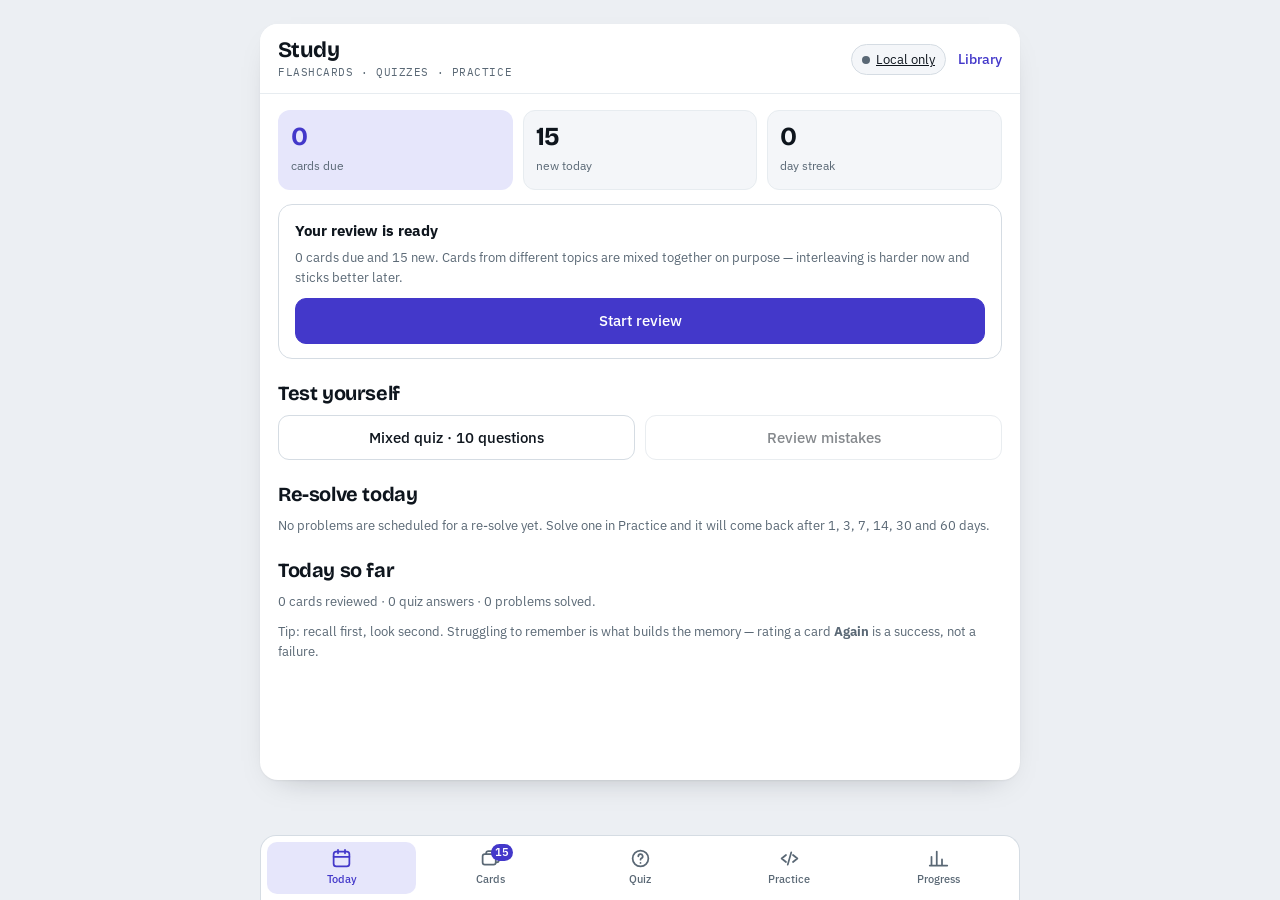
==== study/index.html @ b49efcf1 "Add Study mode: flashcards with spaced repetition, quizzes, in-browser Python/SQL practice, progress" ====
<!DOCTYPE html>
<html lang="en">
<head>
<meta charset="utf-8">
<meta name="viewport" content="width=device-width, initial-scale=1, viewport-fit=cover">
<meta name="theme-color" content="#ffffff" media="(prefers-color-scheme: light)">
<meta name="theme-color" content="#0b0f14" media="(prefers-color-scheme: dark)">
<title>Study · Interview Prep</title>
<link rel="icon" href="data:image/svg+xml,<svg xmlns='http://www.w3.org/2000/svg' viewBox='0 0 100 100'><rect width='100' height='100' rx='22' fill='%234338ca'/><path d='M50 22l10 20 22 3-16 15 4 22-20-11-20 11 4-22-16-15 22-3z' fill='white'/></svg>">
<link rel="preconnect" href="https://fonts.googleapis.com">
<link rel="preconnect" href="https://fonts.gstatic.com" crossorigin>
<link rel="stylesheet" href="https://fonts.googleapis.com/css2?family=Bricolage+Grotesque:opsz,wght@12..96,700&family=IBM+Plex+Mono:wght@400;500&family=IBM+Plex+Sans:wght@400;500;600&display=swap">
<link rel="stylesheet" href="style.css">
</head>
<body>
<div class="app" id="app">
  <header class="top" id="top"></header>
  <main id="main"></main>
</div>
<nav class="nav"><div class="nav-in" id="nav"></div></nav>
<script type="module" src="js/app.js"></script>
<noscript><p style="padding:24px">This page needs JavaScript.</p></noscript>
</body>
</html>
---- study/style.css ----
:root{
  --ground:#eceff3; --surface:#ffffff; --surface-2:#f4f6f9; --ink:#0e151d; --muted:#5a6875;
  --line:#d5dce3; --line-soft:#e7ecf0; --accent:#4338ca; --accent-ink:#ffffff; --accent-wash:#e6e6fb;
  --good:#15803d; --good-wash:#dcfce7; --bad:#b91c1c; --bad-wash:#fee2e2; --warn:#b45309; --warn-wash:#fef3c7;
  --shadow:0 1px 2px rgba(14,21,29,.05), 0 12px 32px -20px rgba(14,21,29,.35);
  --display:"Bricolage Grotesque","Trebuchet MS",system-ui,sans-serif;
  --body:"IBM Plex Sans",system-ui,-apple-system,"Segoe UI",Roboto,sans-serif;
  --mono:"IBM Plex Mono",ui-monospace,"Cascadia Mono",Consolas,monospace;
}
@media (prefers-color-scheme: dark){
  :root{
    --ground:#0b0f14; --surface:#141b23; --surface-2:#1b232c; --ink:#e4ebf2; --muted:#8b98a6;
    --line:#212b35; --line-soft:#1c242d; --accent:#8b9cff; --accent-ink:#0b0f14; --accent-wash:#23264d;
    --good:#4ade80; --good-wash:#12301f; --bad:#f87171; --bad-wash:#3a1717; --warn:#fbbf24; --warn-wash:#3a2c0d;
    --shadow:0 1px 2px rgba(0,0,0,.5), 0 12px 32px -20px rgba(0,0,0,.8);
  }
}
*{box-sizing:border-box}
html{-webkit-text-size-adjust:100%}
body{margin:0;background:var(--ground);color:var(--ink);font-family:var(--body);font-size:16px;line-height:1.55;-webkit-font-smoothing:antialiased}
button,input,select,textarea{font:inherit;color:inherit}
a{color:var(--accent)}
code{font-family:var(--mono);font-size:.88em;background:var(--surface-2);padding:1px 5px;border-radius:5px}
pre{margin:10px 0;padding:12px 14px;background:var(--surface-2);border:1px solid var(--line-soft);border-radius:10px;overflow:auto;font-family:var(--mono);font-size:13px;line-height:1.5;tab-size:4}
pre code{background:none;padding:0;font-size:inherit}
p{margin:0 0 10px} ul,ol{margin:0 0 10px;padding-left:22px}

.app{max-width:760px;margin:0 auto;min-height:100vh;background:var(--surface);box-shadow:var(--shadow);padding-bottom:calc(84px + env(safe-area-inset-bottom))}
@media (min-width:800px){body{padding:24px 20px}.app{min-height:auto;border-radius:18px;overflow:hidden}}

/* header */
.top{position:sticky;top:0;z-index:20;background:var(--surface);border-bottom:1px solid var(--line-soft);padding:calc(14px + env(safe-area-inset-top)) 18px 12px;display:flex;align-items:center;gap:12px}
.top .brand{flex:1;min-width:0}
.top h1{font-family:var(--display);font-weight:700;font-size:22px;letter-spacing:-.025em;line-height:1.15;margin:0}
.top .sub{margin:1px 0 0;font-family:var(--mono);font-size:11px;letter-spacing:.05em;color:var(--muted)}
.lib{font-size:13.5px;font-weight:500;text-decoration:none;color:var(--accent);white-space:nowrap}
.pill{display:inline-flex;align-items:center;gap:6px;font-size:12.5px;padding:5px 10px;border-radius:99px;border:1px solid var(--line);background:var(--surface-2);cursor:pointer;color:var(--ink);white-space:nowrap}
.pill .dot{width:8px;height:8px;border-radius:50%;background:var(--muted)}
.pill.on .dot{background:var(--good)} .pill.err .dot{background:var(--bad)}
.avatar{width:22px;height:22px;border-radius:50%;object-fit:cover}

/* bottom nav */
.nav{position:fixed;left:0;right:0;bottom:0;z-index:30;display:flex;justify-content:center;pointer-events:none}
.nav-in{pointer-events:auto;width:100%;max-width:760px;display:flex;background:var(--surface);border-top:1px solid var(--line);padding:6px 6px calc(6px + env(safe-area-inset-bottom))}
@media (min-width:800px){.nav-in{border-radius:16px 16px 0 0;border:1px solid var(--line);border-bottom:0}}
.nav a{flex:1;display:flex;flex-direction:column;align-items:center;gap:2px;padding:6px 2px;border-radius:10px;text-decoration:none;color:var(--muted);font-size:11px;font-weight:500;position:relative}
.nav a svg{width:21px;height:21px}
.nav a.on{color:var(--accent);background:var(--accent-wash)}
.nav .badge{position:absolute;top:2px;right:calc(50% - 22px);min-width:17px;height:17px;padding:0 4px;border-radius:9px;background:var(--accent);color:var(--accent-ink);font-size:10.5px;font-weight:600;display:grid;place-items:center}

/* content */
.view{padding:16px 18px 24px;animation:in .18s ease both}
@keyframes in{from{opacity:0;transform:translateY(6px)}to{opacity:1;transform:none}}
@media (prefers-reduced-motion: reduce){.view{animation:none}}
h2{font-family:var(--display);font-size:20px;letter-spacing:-.02em;margin:22px 0 10px;line-height:1.2}
h2:first-child{margin-top:4px}
h3{font-size:15px;margin:16px 0 6px}
.muted{color:var(--muted)} .small{font-size:13px} .mono{font-family:var(--mono)}
.card{background:var(--surface);border:1px solid var(--line);border-radius:14px;padding:14px 16px;margin-bottom:12px}
.card.soft{background:var(--surface-2);border-color:var(--line-soft)}
.grid{display:grid;gap:10px}
.g2{grid-template-columns:1fr 1fr} .g3{grid-template-columns:repeat(3,1fr)}
@media (max-width:420px){.g3{grid-template-columns:1fr 1fr 1fr;gap:8px}}
.tile{background:var(--surface-2);border:1px solid var(--line-soft);border-radius:12px;padding:12px}
.tile b{display:block;font-family:var(--display);font-size:26px;line-height:1.1;letter-spacing:-.02em}
.tile span{font-size:12px;color:var(--muted)}
.tile.hl{background:var(--accent-wash);border-color:transparent}
.tile.hl b{color:var(--accent)}

.btn{display:inline-flex;align-items:center;justify-content:center;gap:8px;padding:10px 16px;min-height:44px;border-radius:11px;border:1px solid var(--line);background:var(--surface);cursor:pointer;font-weight:500;font-size:15px;text-decoration:none;color:var(--ink)}
.btn:hover{background:var(--surface-2)}
.btn.primary{background:var(--accent);border-color:var(--accent);color:var(--accent-ink)}
.btn.primary:hover{filter:brightness(1.08)}
.btn.ghost{border-color:transparent;background:transparent;color:var(--accent)}
.btn.sm{min-height:34px;padding:5px 11px;font-size:13.5px;border-radius:9px}
.btn.block{width:100%}
.btn[disabled]{opacity:.5;cursor:default}
.row{display:flex;align-items:center;gap:10px;flex-wrap:wrap}
.row.between{justify-content:space-between}
.chips{display:flex;flex-wrap:wrap;gap:6px}
.chip{padding:5px 11px;border-radius:99px;border:1px solid var(--line);background:var(--surface);font-size:13px;cursor:pointer;user-select:none}
.chip.on{background:var(--accent);border-color:var(--accent);color:var(--accent-ink)}
.tag{display:inline-block;font-family:var(--mono);font-size:11px;padding:2px 7px;border-radius:6px;background:var(--surface-2);color:var(--muted);border:1px solid var(--line-soft)}
.tag.easy{color:var(--good)} .tag.medium{color:var(--warn)} .tag.hard{color:var(--bad)}
.tag.acc{background:var(--accent-wash);color:var(--accent);border-color:transparent}
.tag.ok{background:var(--good-wash);color:var(--good);border-color:transparent}
.tag.bad{background:var(--bad-wash);color:var(--bad);border-color:transparent}

/* list rows */
.list{list-style:none;margin:0;padding:0}
.li{display:flex;align-items:center;gap:12px;padding:12px 4px;border-bottom:1px solid var(--line-soft);text-decoration:none;color:inherit;cursor:pointer;min-height:56px}
.li:last-child{border-bottom:0}
.li:hover{background:var(--surface-2)}
.li .t{flex:1;min-width:0}
.li .t b{display:block;font-weight:600;font-size:15px;line-height:1.3}
.li .t small{display:block;color:var(--muted);font-size:12.5px}
.li .r{font-family:var(--mono);font-size:12px;color:var(--muted);text-align:right;white-space:nowrap}

/* progress bars */
.bar{height:8px;border-radius:5px;background:var(--surface-2);overflow:hidden;border:1px solid var(--line-soft)}
.bar i{display:block;height:100%;background:var(--accent)}
.bar.good i{background:var(--good)} .bar.bad i{background:var(--bad)}

/* flashcards */
.session-head{display:flex;align-items:center;gap:12px;margin-bottom:12px}
.session-head .bar{flex:1}
.fc{min-height:260px;display:flex;flex-direction:column;justify-content:center;gap:14px;padding:22px 20px;border:1px solid var(--line);border-radius:16px;background:var(--surface);box-shadow:var(--shadow)}
.fc .side{font-family:var(--mono);font-size:11px;letter-spacing:.08em;color:var(--muted);text-transform:uppercase}
.fc .q{font-size:19px;line-height:1.5;font-weight:500}
.fc .q p:last-child,.fc .a p:last-child{margin-bottom:0}
.fc .a{border-top:1px dashed var(--line);padding-top:14px}
.fc pre{font-size:12.5px}
.rate{display:grid;grid-template-columns:repeat(4,1fr);gap:8px;margin-top:14px}
.rate button{display:flex;flex-direction:column;align-items:center;gap:2px;padding:10px 4px;min-height:58px;border-radius:12px;border:1px solid var(--line);background:var(--surface);cursor:pointer;font-weight:600;font-size:14px}
.rate button small{font-weight:400;color:var(--muted);font-size:11.5px;font-family:var(--mono)}
.rate .again{border-color:var(--bad);color:var(--bad)} .rate .hard{border-color:var(--warn);color:var(--warn)}
.rate .good{border-color:var(--good);color:var(--good)} .rate .easy{border-color:var(--accent);color:var(--accent)}
.rate button:hover{background:var(--surface-2)}
.kbd{font-family:var(--mono);font-size:11px;padding:1px 5px;border:1px solid var(--line);border-radius:5px;color:var(--muted)}

/* quiz */
.opt{display:flex;gap:10px;align-items:flex-start;width:100%;text-align:left;padding:12px 14px;margin-bottom:8px;border:1px solid var(--line);border-radius:12px;background:var(--surface);cursor:pointer;line-height:1.45}
.opt:hover{background:var(--surface-2)}
.opt .k{flex:none;width:24px;height:24px;border-radius:7px;background:var(--surface-2);display:grid;place-items:center;font-family:var(--mono);font-size:12px;color:var(--muted)}
.opt.right{border-color:var(--good);background:var(--good-wash)} .opt.wrong{border-color:var(--bad);background:var(--bad-wash)}
.opt.locked{cursor:default} .opt.locked:hover{background:inherit}
.opt.right:hover{background:var(--good-wash)} .opt.wrong:hover{background:var(--bad-wash)}
.explain{border-left:4px solid var(--accent);background:var(--accent-wash);padding:10px 14px;border-radius:0 10px 10px 0;margin:10px 0}

/* practice */
.editor{width:100%;min-height:260px;padding:12px;border:1px solid var(--line);border-radius:12px;background:var(--surface-2);font-family:var(--mono);font-size:13.5px;line-height:1.5;resize:vertical;tab-size:4;white-space:pre;overflow:auto;outline:none}
.editor:focus{border-color:var(--accent)}
.result{margin-top:12px}
.tres{display:flex;gap:8px;align-items:flex-start;padding:8px 10px;border-radius:9px;margin-bottom:6px;font-size:13.5px;border:1px solid var(--line-soft)}
.tres.ok{background:var(--good-wash)} .tres.no{background:var(--bad-wash)}
.tres .m{font-family:var(--mono);font-size:12px;word-break:break-word}
table.rs{border-collapse:collapse;font-size:12.5px;font-family:var(--mono);margin:6px 0;min-width:100%}
table.rs th,table.rs td{border:1px solid var(--line);padding:4px 8px;text-align:left;white-space:nowrap}
table.rs th{background:var(--surface-2)}
.scroll{overflow:auto;max-width:100%}
.split{display:grid;gap:14px}
@media (min-width:900px){.wide .app{max-width:1100px}}
.note{width:100%;min-height:70px;padding:10px;border:1px solid var(--line);border-radius:10px;background:var(--surface)}

/* heat map */
.heat{display:grid;grid-template-rows:repeat(7,12px);grid-auto-flow:column;grid-auto-columns:12px;gap:3px;overflow:auto;padding-bottom:4px}
.heat i{width:12px;height:12px;border-radius:3px;background:var(--surface-2);border:1px solid var(--line-soft)}
.heat i.l1{background:color-mix(in srgb,var(--accent) 30%,var(--surface))} .heat i.l2{background:color-mix(in srgb,var(--accent) 55%,var(--surface))} .heat i.l3{background:var(--accent)}

.toast{position:fixed;left:50%;bottom:calc(92px + env(safe-area-inset-bottom));transform:translateX(-50%);background:var(--ink);color:var(--surface);padding:9px 16px;border-radius:99px;font-size:13.5px;z-index:50;max-width:90vw}
.empty{text-align:center;padding:40px 16px;color:var(--muted)}
.empty b{display:block;font-family:var(--display);font-size:19px;color:var(--ink);margin-bottom:6px}
.spinner{display:inline-block;width:14px;height:14px;border:2px solid var(--line);border-top-color:var(--accent);border-radius:50%;animation:sp .8s linear infinite;vertical-align:-2px;margin-right:6px}
@keyframes sp{to{transform:rotate(360deg)}}
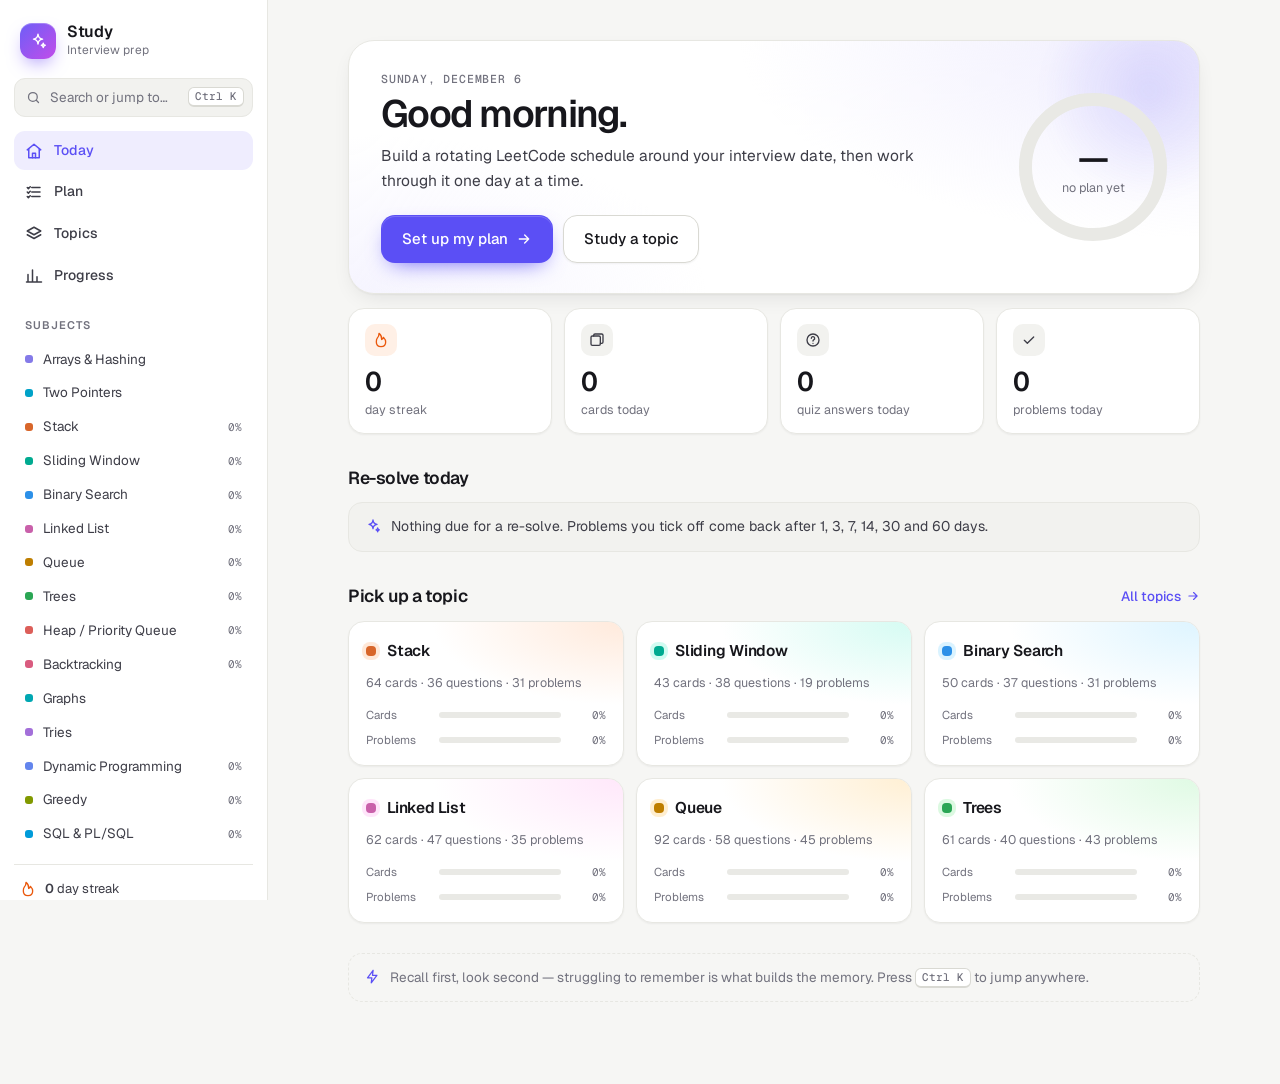
==== commit 8aa3046e: "Redesign the study app: new shell, motion and interactions Sidebar with subjects on desktop and a fl" ====
--- a/study/index.html
+++ b/study/index.html
@@ -3,22 +3,33 @@
 <head>
 <meta charset="utf-8">
 <meta name="viewport" content="width=device-width, initial-scale=1, viewport-fit=cover">
-<meta name="theme-color" content="#ffffff" media="(prefers-color-scheme: light)">
-<meta name="theme-color" content="#0b0f14" media="(prefers-color-scheme: dark)">
+<meta name="theme-color" content="#f6f6f4">
 <title>Study · Interview Prep</title>
-<link rel="icon" href="data:image/svg+xml,<svg xmlns='http://www.w3.org/2000/svg' viewBox='0 0 100 100'><rect width='100' height='100' rx='22' fill='%234338ca'/><path d='M50 22l10 20 22 3-16 15 4 22-20-11-20 11 4-22-16-15 22-3z' fill='white'/></svg>">
+<link rel="icon" href="data:image/svg+xml,<svg xmlns='http://www.w3.org/2000/svg' viewBox='0 0 100 100'><defs><linearGradient id='g' x1='0' y1='0' x2='1' y2='1'><stop offset='0' stop-color='%236d5ef7'/><stop offset='1' stop-color='%23d946ef'/></linearGradient></defs><rect width='100' height='100' rx='26' fill='url(%23g)'/><path d='M50 20c2 21 9 29 30 32-21 3-28 11-30 32-2-21-9-29-30-32 21-3 28-11 30-32Z' fill='white'/></svg>">
 <link rel="preconnect" href="https://fonts.googleapis.com">
 <link rel="preconnect" href="https://fonts.gstatic.com" crossorigin>
-<link rel="stylesheet" href="https://fonts.googleapis.com/css2?family=Bricolage+Grotesque:opsz,wght@12..96,700&family=IBM+Plex+Mono:wght@400;500&family=IBM+Plex+Sans:wght@400;500;600&display=swap">
-<link rel="stylesheet" href="style.css">
+<link rel="stylesheet" href="https://fonts.googleapis.com/css2?family=Geist:wght@400;500;600;700&family=Geist+Mono:wght@400;500&display=swap">
+<script>try{var t=localStorage.getItem("study-theme");if(t==="light"||t==="dark")document.documentElement.dataset.theme=t}catch(e){}</script>
+<link rel="stylesheet" href="style.css?v=7">
+<!-- bump v on every deploy so browsers never mix old and new modules -->
+<script type="importmap">{"imports":{
+  "./js/app.js":"./js/app.js?v=7","./js/merge.js":"./js/merge.js?v=7","./js/plan.js":"./js/plan.js?v=7","./js/srs.js":"./js/srs.js?v=7",
+  "./js/store.js":"./js/store.js?v=7","./js/sync.js":"./js/sync.js?v=7","./js/util.js":"./js/util.js?v=7","./js/ui.js":"./js/ui.js?v=7",
+  "./js/views/cards.js":"./js/views/cards.js?v=7","./js/views/plan.js":"./js/views/plan.js?v=7","./js/views/progress.js":"./js/views/progress.js?v=7",
+  "./js/views/quiz.js":"./js/views/quiz.js?v=7","./js/views/today.js":"./js/views/today.js?v=7","./js/views/topics.js":"./js/views/topics.js?v=7"
+}}</script>
 </head>
 <body>
-<div class="app" id="app">
-  <header class="top" id="top"></header>
-  <main id="main"></main>
+<div class="shell">
+  <aside class="side" id="side"></aside>
+  <div class="stage">
+    <header class="top" id="top"></header>
+    <main id="main"></main>
+  </div>
 </div>
-<nav class="nav"><div class="nav-in" id="nav"></div></nav>
-<script type="module" src="js/app.js"></script>
+<nav class="dock" id="nav" aria-label="Main"></nav>
+<div id="toasts" aria-live="polite"></div>
+<script type="module" src="js/app.js?v=7"></script>
 <noscript><p style="padding:24px">This page needs JavaScript.</p></noscript>
 </body>
 </html>
--- a/study/style.css
+++ b/study/style.css
@@ -1,154 +1,614 @@
+/* ==========================================================================
+   Study — design tokens
+   ========================================================================== */
 :root{
-  --ground:#eceff3; --surface:#ffffff; --surface-2:#f4f6f9; --ink:#0e151d; --muted:#5a6875;
-  --line:#d5dce3; --line-soft:#e7ecf0; --accent:#4338ca; --accent-ink:#ffffff; --accent-wash:#e6e6fb;
-  --good:#15803d; --good-wash:#dcfce7; --bad:#b91c1c; --bad-wash:#fee2e2; --warn:#b45309; --warn-wash:#fef3c7;
-  --shadow:0 1px 2px rgba(14,21,29,.05), 0 12px 32px -20px rgba(14,21,29,.35);
-  --display:"Bricolage Grotesque","Trebuchet MS",system-ui,sans-serif;
-  --body:"IBM Plex Sans",system-ui,-apple-system,"Segoe UI",Roboto,sans-serif;
-  --mono:"IBM Plex Mono",ui-monospace,"Cascadia Mono",Consolas,monospace;
+  --bg:#f6f6f4; --surface:#ffffff; --surface-2:#f2f2ef; --surface-3:#e9e9e5;
+  --ink:#17171c; --ink-2:#3d3d47; --muted:#72727e; --line:#e7e7e2; --line-2:#d9d9d3;
+  --accent:#5b4ff5; --accent-2:#6f64ff; --accent-ink:#ffffff; --accent-wash:#efedfe; --accent-line:#d8d4fd;
+  --good:#16a34a; --good-wash:#e8f7ee; --bad:#dc2626; --bad-wash:#fdeeee; --warn:#b45309; --warn-wash:#fdf3e3;
+  --hot:#ea580c; --hot-wash:#fff0e6;
+  --sh-1:0 1px 2px rgba(23,23,28,.05);
+  --sh-2:0 1px 2px rgba(23,23,28,.04),0 8px 24px -10px rgba(23,23,28,.14);
+  --sh-3:0 28px 70px -18px rgba(23,23,28,.32),0 6px 16px -6px rgba(23,23,28,.10);
+  --glass:rgba(255,255,255,.74);
+  --tl:.64; --tw:.955; --tc-c:.16;
+  --r:16px; --r-sm:11px; --r-lg:22px;
+  --ease:cubic-bezier(.2,.8,.2,1); --spring:cubic-bezier(.34,1.5,.64,1);
+  --font:"Geist",system-ui,-apple-system,"Segoe UI",Roboto,sans-serif;
+  --mono:"Geist Mono",ui-monospace,"Cascadia Mono",Consolas,monospace;
+  color-scheme:light;
 }
 @media (prefers-color-scheme: dark){
-  :root{
-    --ground:#0b0f14; --surface:#141b23; --surface-2:#1b232c; --ink:#e4ebf2; --muted:#8b98a6;
-    --line:#212b35; --line-soft:#1c242d; --accent:#8b9cff; --accent-ink:#0b0f14; --accent-wash:#23264d;
-    --good:#4ade80; --good-wash:#12301f; --bad:#f87171; --bad-wash:#3a1717; --warn:#fbbf24; --warn-wash:#3a2c0d;
-    --shadow:0 1px 2px rgba(0,0,0,.5), 0 12px 32px -20px rgba(0,0,0,.8);
+  :root:not([data-theme="light"]){
+    --bg:#0a0a0c; --surface:#131316; --surface-2:#1a1a1f; --surface-3:#24242a;
+    --ink:#ededf2; --ink-2:#c6c6d0; --muted:#8c8c99; --line:#232329; --line-2:#2f2f37;
+    --accent:#8d84ff; --accent-2:#a39cff; --accent-ink:#0d0b20; --accent-wash:#1f1c3b; --accent-line:#3a3572;
+    --good:#4ade80; --good-wash:#10281a; --bad:#f87171; --bad-wash:#2e1414; --warn:#fbbf24; --warn-wash:#2d230b;
+    --hot:#fb923c; --hot-wash:#2c1a0d;
+    --sh-1:0 1px 2px rgba(0,0,0,.4);
+    --sh-2:0 1px 2px rgba(0,0,0,.4),0 10px 28px -12px rgba(0,0,0,.7);
+    --sh-3:0 30px 80px -20px rgba(0,0,0,.85),0 6px 18px -6px rgba(0,0,0,.5);
+    --glass:rgba(19,19,22,.72);
+    --tl:.74; --tw:.27; --tc-c:.15;
+    color-scheme:dark;
   }
 }
-*{box-sizing:border-box}
+:root[data-theme="dark"]{
+  --bg:#0a0a0c; --surface:#131316; --surface-2:#1a1a1f; --surface-3:#24242a;
+  --ink:#ededf2; --ink-2:#c6c6d0; --muted:#8c8c99; --line:#232329; --line-2:#2f2f37;
+  --accent:#8d84ff; --accent-2:#a39cff; --accent-ink:#0d0b20; --accent-wash:#1f1c3b; --accent-line:#3a3572;
+  --good:#4ade80; --good-wash:#10281a; --bad:#f87171; --bad-wash:#2e1414; --warn:#fbbf24; --warn-wash:#2d230b;
+  --hot:#fb923c; --hot-wash:#2c1a0d;
+  --sh-1:0 1px 2px rgba(0,0,0,.4);
+  --sh-2:0 1px 2px rgba(0,0,0,.4),0 10px 28px -12px rgba(0,0,0,.7);
+  --sh-3:0 30px 80px -20px rgba(0,0,0,.85),0 6px 18px -6px rgba(0,0,0,.5);
+  --glass:rgba(19,19,22,.72);
+  --tl:.74; --tw:.27; --tc-c:.15;
+  color-scheme:dark;
+}
+/* topic colour, set per element with style="--h:<hue>" plus class .hued */
+.hued{--tc:oklch(var(--tl) var(--tc-c) var(--h,275));--tc-wash:oklch(var(--tw) .045 var(--h,275))}
+
+/* ==========================================================================
+   Base
+   ========================================================================== */
+*,*::before,*::after{box-sizing:border-box}
 html{-webkit-text-size-adjust:100%}
-body{margin:0;background:var(--ground);color:var(--ink);font-family:var(--body);font-size:16px;line-height:1.55;-webkit-font-smoothing:antialiased}
+body{margin:0;background:var(--bg);color:var(--ink);font:15px/1.55 var(--font);-webkit-font-smoothing:antialiased;text-rendering:optimizeLegibility}
+::selection{background:var(--accent-line)}
+a{color:var(--accent);text-decoration:none}
 button,input,select,textarea{font:inherit;color:inherit}
-a{color:var(--accent)}
-code{font-family:var(--mono);font-size:.88em;background:var(--surface-2);padding:1px 5px;border-radius:5px}
-pre{margin:10px 0;padding:12px 14px;background:var(--surface-2);border:1px solid var(--line-soft);border-radius:10px;overflow:auto;font-family:var(--mono);font-size:13px;line-height:1.5;tab-size:4}
-pre code{background:none;padding:0;font-size:inherit}
+button{-webkit-tap-highlight-color:transparent}
+a{-webkit-tap-highlight-color:transparent}
+code{font-family:var(--mono);font-size:.86em;background:var(--surface-2);border:1px solid var(--line);padding:.06em .38em;border-radius:6px}
+pre{margin:12px 0;padding:14px 16px;background:var(--surface-2);border:1px solid var(--line);border-radius:12px;overflow:auto;font:12.5px/1.65 var(--mono);tab-size:4}
+pre code{background:none;border:0;padding:0;font-size:inherit}
 p{margin:0 0 10px} ul,ol{margin:0 0 10px;padding-left:22px}
-
-.app{max-width:760px;margin:0 auto;min-height:100vh;background:var(--surface);box-shadow:var(--shadow);padding-bottom:calc(84px + env(safe-area-inset-bottom))}
-@media (min-width:800px){body{padding:24px 20px}.app{min-height:auto;border-radius:18px;overflow:hidden}}
-
-/* header */
-.top{position:sticky;top:0;z-index:20;background:var(--surface);border-bottom:1px solid var(--line-soft);padding:calc(14px + env(safe-area-inset-top)) 18px 12px;display:flex;align-items:center;gap:12px}
-.top .brand{flex:1;min-width:0}
-.top h1{font-family:var(--display);font-weight:700;font-size:22px;letter-spacing:-.025em;line-height:1.15;margin:0}
-.top .sub{margin:1px 0 0;font-family:var(--mono);font-size:11px;letter-spacing:.05em;color:var(--muted)}
-.lib{font-size:13.5px;font-weight:500;text-decoration:none;color:var(--accent);white-space:nowrap}
-.pill{display:inline-flex;align-items:center;gap:6px;font-size:12.5px;padding:5px 10px;border-radius:99px;border:1px solid var(--line);background:var(--surface-2);cursor:pointer;color:var(--ink);white-space:nowrap}
-.pill .dot{width:8px;height:8px;border-radius:50%;background:var(--muted)}
-.pill.on .dot{background:var(--good)} .pill.err .dot{background:var(--bad)}
-.avatar{width:22px;height:22px;border-radius:50%;object-fit:cover}
-
-/* bottom nav */
-.nav{position:fixed;left:0;right:0;bottom:0;z-index:30;display:flex;justify-content:center;pointer-events:none}
-.nav-in{pointer-events:auto;width:100%;max-width:760px;display:flex;background:var(--surface);border-top:1px solid var(--line);padding:6px 6px calc(6px + env(safe-area-inset-bottom))}
-@media (min-width:800px){.nav-in{border-radius:16px 16px 0 0;border:1px solid var(--line);border-bottom:0}}
-.nav a{flex:1;display:flex;flex-direction:column;align-items:center;gap:2px;padding:6px 2px;border-radius:10px;text-decoration:none;color:var(--muted);font-size:11px;font-weight:500;position:relative}
-.nav a svg{width:21px;height:21px}
-.nav a.on{color:var(--accent);background:var(--accent-wash)}
-.nav .badge{position:absolute;top:2px;right:calc(50% - 22px);min-width:17px;height:17px;padding:0 4px;border-radius:9px;background:var(--accent);color:var(--accent-ink);font-size:10.5px;font-weight:600;display:grid;place-items:center}
-
-/* content */
-.view{padding:16px 18px 24px;animation:in .18s ease both}
-@keyframes in{from{opacity:0;transform:translateY(6px)}to{opacity:1;transform:none}}
-@media (prefers-reduced-motion: reduce){.view{animation:none}}
-h2{font-family:var(--display);font-size:20px;letter-spacing:-.02em;margin:22px 0 10px;line-height:1.2}
-h2:first-child{margin-top:4px}
-h3{font-size:15px;margin:16px 0 6px}
-.muted{color:var(--muted)} .small{font-size:13px} .mono{font-family:var(--mono)}
-.card{background:var(--surface);border:1px solid var(--line);border-radius:14px;padding:14px 16px;margin-bottom:12px}
-.card.soft{background:var(--surface-2);border-color:var(--line-soft)}
-.grid{display:grid;gap:10px}
-.g2{grid-template-columns:1fr 1fr} .g3{grid-template-columns:repeat(3,1fr)}
-@media (max-width:420px){.g3{grid-template-columns:1fr 1fr 1fr;gap:8px}}
-.tile{background:var(--surface-2);border:1px solid var(--line-soft);border-radius:12px;padding:12px}
-.tile b{display:block;font-family:var(--display);font-size:26px;line-height:1.1;letter-spacing:-.02em}
-.tile span{font-size:12px;color:var(--muted)}
-.tile.hl{background:var(--accent-wash);border-color:transparent}
-.tile.hl b{color:var(--accent)}
-
-.btn{display:inline-flex;align-items:center;justify-content:center;gap:8px;padding:10px 16px;min-height:44px;border-radius:11px;border:1px solid var(--line);background:var(--surface);cursor:pointer;font-weight:500;font-size:15px;text-decoration:none;color:var(--ink)}
-.btn:hover{background:var(--surface-2)}
-.btn.primary{background:var(--accent);border-color:var(--accent);color:var(--accent-ink)}
-.btn.primary:hover{filter:brightness(1.08)}
-.btn.ghost{border-color:transparent;background:transparent;color:var(--accent)}
-.btn.sm{min-height:34px;padding:5px 11px;font-size:13.5px;border-radius:9px}
+h1,h2,h3{margin:0;font-weight:600;letter-spacing:-.022em;line-height:1.15}
+b,strong{font-weight:600}
+:focus-visible{outline:2px solid var(--accent);outline-offset:2px}
+.ic{flex:none;display:block}
+.muted{color:var(--muted)} .small{font-size:13px} .mono{font-family:var(--mono)} .ink{color:var(--ink)}
+kbd{display:inline-block;font:500 11px/1.4 var(--mono);padding:1px 6px;border-radius:6px;border:1px solid var(--line-2);border-bottom-width:2px;background:var(--surface);color:var(--muted);vertical-align:1px}
+
+/* ==========================================================================
+   Shell: sidebar (desktop), glass top bar + floating dock (mobile)
+   ========================================================================== */
+.shell{display:grid;grid-template-columns:1fr;min-height:100vh;min-height:100dvh}
+.stage{min-width:0}
+.side{display:none}
+.top{position:sticky;top:0;z-index:30;display:flex;align-items:center;justify-content:space-between;gap:10px;padding:calc(10px + env(safe-area-inset-top)) 14px 10px 16px;background:var(--glass);-webkit-backdrop-filter:saturate(1.8) blur(18px);backdrop-filter:saturate(1.8) blur(18px);border-bottom:1px solid var(--line)}
+#main{view-transition-name:main;max-width:940px;margin:0 auto;padding:20px 16px calc(116px + env(safe-area-inset-bottom))}
+
+.brand{display:flex;align-items:center;gap:11px;color:var(--ink);padding:4px 6px;border-radius:12px}
+.brand .logo{width:36px;height:36px;border-radius:12px;display:grid;place-items:center;color:#fff;background:linear-gradient(135deg,#6d5ef7,#c24dea);box-shadow:0 8px 20px -8px #7c5cf7,inset 0 1px 0 rgba(255,255,255,.25);transition:transform .4s var(--spring)}
+.brand:hover .logo{transform:rotate(-8deg) scale(1.06)}
+.brand b{display:block;font-size:16px;letter-spacing:-.02em;line-height:1.2}
+.brand small{display:block;color:var(--muted);font-size:12px}
+.brand.sm{gap:9px}
+.brand.sm .logo{width:30px;height:30px;border-radius:10px}
+
+.iconbtn{display:grid;place-items:center;width:36px;height:36px;border-radius:11px;border:0;background:transparent;color:var(--ink-2);cursor:pointer;transition:background .15s,color .15s,transform .2s var(--spring)}
+.iconbtn:hover{background:var(--surface-2);color:var(--ink)}
+.iconbtn:active{transform:scale(.9)}
+
+.sync{display:inline-flex;align-items:center;gap:7px;font-size:12.5px;font-weight:500;color:var(--muted);padding:5px 10px;border-radius:99px;border:1px solid var(--line);background:var(--surface);transition:border-color .2s}
+.sync:hover{border-color:var(--line-2)}
+.sync.compact{padding:0;width:30px;height:30px;justify-content:center;border:0;background:transparent}
+.sync .dot{width:7px;height:7px;border-radius:50%;background:var(--muted)}
+.sync.on .dot{background:var(--good);box-shadow:0 0 0 3px var(--good-wash)}
+.sync.err .dot{background:var(--bad);box-shadow:0 0 0 3px var(--bad-wash)}
+
+/* dock */
+.dock{position:fixed;left:50%;bottom:calc(12px + env(safe-area-inset-bottom));transform:translateX(-50%);z-index:40;display:flex;gap:4px;padding:6px;border-radius:24px;background:var(--glass);-webkit-backdrop-filter:saturate(1.8) blur(20px);backdrop-filter:saturate(1.8) blur(20px);border:1px solid var(--line);box-shadow:var(--sh-3);width:min(430px,calc(100% - 24px))}
+.dock a{position:relative;isolation:isolate;flex:1;display:flex;flex-direction:column;align-items:center;gap:3px;padding:8px 4px 7px;border-radius:18px;color:var(--muted);font-size:11px;font-weight:500;transition:color .25s,transform .2s var(--spring)}
+.dock a:active{transform:scale(.92)}
+.dock a.on{color:var(--accent)}
+.dock-ind{position:absolute;inset:0;border-radius:18px;background:var(--accent-wash);z-index:-1;view-transition-name:dock-ind}
+.dock em{position:absolute;top:3px;left:calc(50% + 6px);min-width:17px;height:17px;padding:0 5px;border-radius:9px;background:var(--accent);color:var(--accent-ink);font:600 10px/17px var(--mono);font-style:normal;text-align:center}
+
+@media (min-width:960px){
+  .shell{grid-template-columns:268px minmax(0,1fr)}
+  .side{display:flex;flex-direction:column;gap:14px;position:sticky;top:0;height:100vh;height:100dvh;padding:18px 14px 16px;border-right:1px solid var(--line);background:var(--surface);overflow-y:auto;scrollbar-width:none}
+  .side:hover{scrollbar-width:thin}
+  .top,.dock{display:none}
+  #main{padding:40px 44px 72px}
+  #toasts{left:auto!important;right:24px;transform:none!important;bottom:24px!important;align-items:flex-end!important}
+}
+
+.search{display:flex;align-items:center;gap:9px;width:100%;padding:8px 8px 8px 11px;border-radius:11px;border:1px solid var(--line);background:var(--surface-2);color:var(--muted);cursor:pointer;font-size:13.5px;text-align:left;transition:border-color .2s,color .2s,box-shadow .2s}
+.search:hover{border-color:var(--line-2);color:var(--ink-2);box-shadow:var(--sh-1)}
+.search kbd{margin-left:auto}
+.snav{display:flex;flex-direction:column;gap:2px}
+.snav a{position:relative;isolation:isolate;display:flex;align-items:center;gap:11px;padding:9px 11px;border-radius:11px;color:var(--ink-2);font-weight:500;font-size:14px;transition:background .15s,color .2s}
+.snav a:hover{background:var(--surface-2)}
+.snav a.on{color:var(--accent)}
+.snav a.on:hover{background:transparent}
+.snav-ind{position:absolute;inset:0;border-radius:11px;background:var(--accent-wash);z-index:-1;view-transition-name:snav-ind}
+.snav em{margin-left:auto;font:600 11px/1.6 var(--mono);font-style:normal;background:var(--accent);color:var(--accent-ink);border-radius:99px;padding:0 7px}
+.side-h{font-size:11px;font-weight:600;letter-spacing:.09em;text-transform:uppercase;color:var(--muted);padding:0 11px;margin:8px 0 -6px}
+.subs{display:flex;flex-direction:column;gap:1px}
+.sub{display:flex;align-items:center;gap:10px;padding:6px 11px;border-radius:10px;color:var(--ink-2);font-size:13.5px;transition:background .15s,color .15s}
+.sub:hover{background:var(--surface-2);color:var(--ink)}
+.sub.on{background:var(--tc-wash);color:var(--ink);font-weight:500}
+.sub i{width:8px;height:8px;border-radius:3px;background:var(--tc);flex:none;transition:transform .3s var(--spring)}
+.sub:hover i{transform:scale(1.35)}
+.sub span{flex:1;min-width:0;overflow:hidden;text-overflow:ellipsis;white-space:nowrap}
+.sub small{font:11px var(--mono);color:var(--muted)}
+.side-foot{margin-top:auto;display:flex;flex-direction:column;gap:12px;padding-top:14px;border-top:1px solid var(--line)}
+.streak{display:flex;align-items:center;gap:9px;font-size:13px;color:var(--ink-2);padding:0 6px}
+.streak .ic{color:var(--hot)}
+
+/* ==========================================================================
+   Motion: page transitions + entrance choreography
+   ========================================================================== */
+::view-transition-old(main){animation:vt-out .16s ease both}
+::view-transition-new(main){animation:vt-in .34s var(--ease) both}
+::view-transition-group(snav-ind),::view-transition-group(dock-ind),::view-transition-group(seg-ind){animation-duration:.42s;animation-timing-function:cubic-bezier(.3,1.25,.5,1)}
+html.vt-theme #main,html.vt-theme .snav-ind,html.vt-theme .dock-ind,html.vt-theme .seg-ind{view-transition-name:none}
+html.vt-theme::view-transition-old(root){animation:none}
+html.vt-theme::view-transition-new(root){animation:theme-in .5s var(--ease) both}
+@keyframes vt-out{to{opacity:0;transform:translateY(-6px)}}
+@keyframes vt-in{from{opacity:0;transform:translateY(12px)}}
+@keyframes theme-in{from{clip-path:circle(0 at 100% 0)}to{clip-path:circle(150% at 100% 0)}}
+@keyframes rise{from{opacity:0;transform:translateY(10px)}}
+@keyframes fade{from{opacity:0}}
+@keyframes pop{0%{transform:scale(1)}40%{transform:scale(1.025)}100%{transform:scale(1)}}
+@keyframes shake{0%,100%{transform:translateX(0)}20%{transform:translateX(-7px)}40%{transform:translateX(6px)}60%{transform:translateX(-4px)}80%{transform:translateX(2px)}}
+@keyframes grow{from{transform:scaleX(0)}}
+@keyframes ringin{from{stroke-dashoffset:var(--c)}}
+
+.view[data-enter] .rise{animation:rise .55s var(--ease) both}
+.view[data-enter] .rise.d1{animation-delay:.07s}
+.view[data-enter] .stagger>*{animation:rise .5s var(--ease) both}
+.stagger>:nth-child(2){animation-delay:.04s}.stagger>:nth-child(3){animation-delay:.08s}.stagger>:nth-child(4){animation-delay:.12s}
+.stagger>:nth-child(5){animation-delay:.16s}.stagger>:nth-child(6){animation-delay:.2s}.stagger>:nth-child(7){animation-delay:.24s}
+.stagger>:nth-child(8){animation-delay:.28s}.stagger>:nth-child(9){animation-delay:.32s}.stagger>:nth-child(n+10){animation-delay:.36s}
+.view[data-enter] .bar i{animation:grow 1s var(--ease) both;transform-origin:left}
+.view[data-enter] .ring .val{animation:ringin 1.2s var(--ease) both}
+
+/* ==========================================================================
+   Page furniture
+   ========================================================================== */
+.page-h{display:flex;align-items:flex-end;justify-content:space-between;gap:16px;flex-wrap:wrap;margin:2px 0 24px}
+.page-h h1{font-size:32px;letter-spacing:-.04em}
+.eyebrow{font:500 11.5px var(--mono);letter-spacing:.07em;text-transform:uppercase;color:var(--muted);margin-bottom:8px}
+.lead{color:var(--ink-2);font-size:15.5px;line-height:1.6;margin:10px 0 20px;max-width:56ch}
+.lead b{color:var(--ink)}
+h2{font-size:17.5px}
+.sec-h{display:flex;align-items:center;gap:10px;margin:34px 0 14px}
+.sec-h h2{margin:0}
+.sec-h .link,.sec-h>.small{margin-left:auto}
+.link{display:inline-flex;align-items:center;gap:5px;font-size:13.5px;font-weight:500;color:var(--accent);transition:gap .2s var(--ease)}
+.link:hover{gap:8px}
+.linkbtn{display:inline-flex;align-items:center;gap:5px;border:0;background:none;padding:0;color:var(--accent);font-size:inherit;font-weight:500;cursor:pointer}
+.linkbtn:hover{text-decoration:underline;text-underline-offset:3px}
+.backlink{display:inline-flex;align-items:center;gap:6px;color:var(--muted);font-size:13.5px;font-weight:500;margin:0 0 16px -6px;padding:5px 10px 5px 6px;border-radius:9px;transition:color .15s,background .15s,gap .2s var(--ease)}
+.backlink:hover{color:var(--ink);background:var(--surface-2);gap:9px}
+.note,.tip{display:flex;align-items:flex-start;gap:10px;padding:13px 16px;border-radius:14px;background:var(--surface-2);border:1px solid var(--line);color:var(--ink-2);font-size:14px}
+.note .ic,.tip .ic{margin-top:2px;color:var(--accent)}
+.tip{margin-top:30px;background:transparent;border-style:dashed;color:var(--muted);font-size:13.5px}
+.loading{display:flex;align-items:center;justify-content:center;gap:10px;padding:80px 0;color:var(--muted)}
+.spinner{display:inline-block;width:16px;height:16px;border:2px solid var(--line-2);border-top-color:var(--accent);border-radius:50%;animation:sp .8s linear infinite}
+@keyframes sp{to{transform:rotate(360deg)}}
+
+/* ==========================================================================
+   Primitives
+   ========================================================================== */
+.card{background:var(--surface);border:1px solid var(--line);border-radius:var(--r);padding:18px 20px;margin-bottom:12px;box-shadow:var(--sh-1)}
+.card.soft{background:var(--surface-2);box-shadow:none}
+.card.danger{border-color:color-mix(in oklab,var(--bad) 22%,var(--line))}
+.card-h{display:flex;align-items:center;gap:10px;font-size:15px}
+.card-h .ic{color:var(--muted)}
+.grid{display:grid;gap:12px} .g2{grid-template-columns:repeat(2,1fr)} .g3{grid-template-columns:repeat(3,1fr)}
+.row{display:flex;align-items:center;gap:10px;flex-wrap:wrap} .row.between{justify-content:space-between}
+.avatar{width:26px;height:26px;border-radius:50%;object-fit:cover}
+
+.btn{display:inline-flex;align-items:center;justify-content:center;gap:8px;min-height:40px;padding:8px 16px;border-radius:var(--r-sm);border:1px solid var(--line-2);background:var(--surface);color:var(--ink);font-weight:500;font-size:14px;line-height:1.2;cursor:pointer;white-space:nowrap;user-select:none;box-shadow:var(--sh-1);transition:transform .18s var(--spring),background .15s,border-color .15s,box-shadow .2s,color .15s}
+.btn:hover{background:var(--surface-2);border-color:color-mix(in oklab,var(--ink) 18%,var(--line-2))}
+.btn:active{transform:scale(.96)}
+.btn.primary{background:var(--accent);border-color:transparent;color:var(--accent-ink);box-shadow:inset 0 1px 0 rgba(255,255,255,.18),0 8px 22px -10px var(--accent)}
+.btn.primary:hover{background:var(--accent-2);box-shadow:inset 0 1px 0 rgba(255,255,255,.18),0 12px 26px -10px var(--accent)}
+.btn.ghost{background:transparent;border-color:transparent;box-shadow:none;color:var(--ink-2)}
+.btn.ghost:hover{background:var(--surface-2);color:var(--ink)}
+.btn.sm{min-height:32px;padding:5px 11px;font-size:13px;border-radius:9px;gap:6px}
+.btn.lg{min-height:48px;padding:11px 20px;font-size:15px;border-radius:14px}
 .btn.block{width:100%}
-.btn[disabled]{opacity:.5;cursor:default}
-.row{display:flex;align-items:center;gap:10px;flex-wrap:wrap}
-.row.between{justify-content:space-between}
+.btn[disabled]{opacity:.5;pointer-events:none}
+.btn kbd{background:transparent;color:inherit;border-color:currentColor;opacity:.55;margin-left:2px}
+.btn .count{font:600 11px/1.5 var(--mono);background:var(--accent);color:var(--accent-ink);border-radius:99px;padding:0 6px}
+.btn .ic{transition:transform .25s var(--ease)}
+.btn:hover .ic:last-child:not(:first-child){transform:translateX(2px)}
+
 .chips{display:flex;flex-wrap:wrap;gap:6px}
-.chip{padding:5px 11px;border-radius:99px;border:1px solid var(--line);background:var(--surface);font-size:13px;cursor:pointer;user-select:none}
-.chip.on{background:var(--accent);border-color:var(--accent);color:var(--accent-ink)}
-.tag{display:inline-block;font-family:var(--mono);font-size:11px;padding:2px 7px;border-radius:6px;background:var(--surface-2);color:var(--muted);border:1px solid var(--line-soft)}
-.tag.easy{color:var(--good)} .tag.medium{color:var(--warn)} .tag.hard{color:var(--bad)}
+.chip{display:inline-flex;align-items:center;gap:6px;padding:6px 13px;border-radius:99px;border:1px solid var(--line-2);background:var(--surface);font-size:13px;font-weight:500;color:var(--ink-2);cursor:pointer;user-select:none;transition:background .2s,border-color .2s,color .2s,transform .2s var(--spring)}
+.chip:hover{border-color:color-mix(in oklab,var(--ink) 25%,var(--line-2));color:var(--ink)}
+.chip:active{transform:scale(.94)}
+.chip.on{background:var(--ink);border-color:var(--ink);color:var(--surface)}
+.tag{display:inline-flex;align-items:center;gap:4px;font:500 11px/1.5 var(--mono);padding:1px 8px;border-radius:99px;background:var(--surface-2);color:var(--muted);border:1px solid var(--line);white-space:nowrap}
+.tag.easy{color:var(--good);background:var(--good-wash);border-color:transparent}
+.tag.medium{color:var(--warn);background:var(--warn-wash);border-color:transparent}
+.tag.hard{color:var(--bad);background:var(--bad-wash);border-color:transparent}
 .tag.acc{background:var(--accent-wash);color:var(--accent);border-color:transparent}
 .tag.ok{background:var(--good-wash);color:var(--good);border-color:transparent}
 .tag.bad{background:var(--bad-wash);color:var(--bad);border-color:transparent}
 
-/* list rows */
-.list{list-style:none;margin:0;padding:0}
-.li{display:flex;align-items:center;gap:12px;padding:12px 4px;border-bottom:1px solid var(--line-soft);text-decoration:none;color:inherit;cursor:pointer;min-height:56px}
-.li:last-child{border-bottom:0}
+.bar{height:6px;border-radius:99px;background:var(--surface-3);overflow:hidden}
+.bar i{display:block;height:100%;border-radius:inherit;background:var(--accent);transition:width .6s var(--ease)}
+.bar.good i{background:var(--good)} .bar.bad i{background:var(--bad)} .bar.tint i{background:var(--tc)}
+
+.ring{position:relative;width:var(--size);height:var(--size);flex:none}
+.ring svg{transform:rotate(-90deg);display:block;overflow:visible}
+.ring circle{fill:none}
+.ring .trk{stroke:var(--surface-3)}
+.ring .val{stroke:var(--accent);stroke-linecap:round;transition:stroke-dashoffset .8s var(--ease)}
+.ring.zero .val{opacity:0}
+.hued .ring .val{stroke:var(--tc)}
+.ring-l{position:absolute;inset:0;display:grid;place-content:center;text-align:center;line-height:1.1}
+.ring-l b{font-size:calc(var(--size) * .23);font-weight:600;letter-spacing:-.04em;font-variant-numeric:tabular-nums}
+.ring-l span{font-size:max(10.5px,calc(var(--size) * .085));color:var(--muted);margin-top:3px}
+
+.list{list-style:none;margin:0;padding:0;background:var(--surface);border:1px solid var(--line);border-radius:var(--r);overflow:hidden;box-shadow:var(--sh-1)}
+.list>li+li{border-top:1px solid var(--line)}
+.li{display:flex;align-items:center;gap:13px;padding:13px 16px;color:inherit;min-height:58px;transition:background .15s}
 .li:hover{background:var(--surface-2)}
 .li .t{flex:1;min-width:0}
-.li .t b{display:block;font-weight:600;font-size:15px;line-height:1.3}
-.li .t small{display:block;color:var(--muted);font-size:12.5px}
-.li .r{font-family:var(--mono);font-size:12px;color:var(--muted);text-align:right;white-space:nowrap}
-
-/* progress bars */
-.bar{height:8px;border-radius:5px;background:var(--surface-2);overflow:hidden;border:1px solid var(--line-soft)}
-.bar i{display:block;height:100%;background:var(--accent)}
-.bar.good i{background:var(--good)} .bar.bad i{background:var(--bad)}
-
-/* flashcards */
-.session-head{display:flex;align-items:center;gap:12px;margin-bottom:12px}
-.session-head .bar{flex:1}
-.fc{min-height:260px;display:flex;flex-direction:column;justify-content:center;gap:14px;padding:22px 20px;border:1px solid var(--line);border-radius:16px;background:var(--surface);box-shadow:var(--shadow)}
-.fc .side{font-family:var(--mono);font-size:11px;letter-spacing:.08em;color:var(--muted);text-transform:uppercase}
-.fc .q{font-size:19px;line-height:1.5;font-weight:500}
+.li .t b{display:block;font-weight:500;font-size:14.5px;line-height:1.35}
+.li .t small{display:block;color:var(--muted);font-size:12.5px;margin-top:1px}
+.li .r{display:flex;align-items:center;gap:8px;font:12px var(--mono);color:var(--muted);white-space:nowrap}
+.li:hover .r .ic{color:var(--accent)}
+.lidot{width:9px;height:9px;border-radius:3px;background:var(--tc);flex:none;box-shadow:0 0 0 4px var(--tc-wash)}
+
+.empty{display:flex;flex-direction:column;align-items:center;text-align:center;padding:52px 22px;color:var(--muted);border:1px dashed var(--line-2);border-radius:var(--r-lg);background:var(--surface)}
+.empty>.ic{margin-bottom:14px;color:var(--muted);opacity:.8}
+.empty b{display:block;font-size:17px;color:var(--ink);margin-bottom:6px;font-weight:600}
+
+/* ==========================================================================
+   Today
+   ========================================================================== */
+.hero{position:relative;overflow:hidden;display:flex;align-items:center;justify-content:space-between;gap:28px;padding:30px 32px;border-radius:26px;border:1px solid var(--line);background:radial-gradient(90% 130% at 100% 0%,var(--accent-wash),transparent 60%),radial-gradient(60% 90% at 0% 100%,color-mix(in oklab,var(--accent-wash) 60%,transparent),transparent 70%),var(--surface);box-shadow:var(--sh-2)}
+.hero::after{content:"";position:absolute;right:-60px;top:-60px;width:220px;height:220px;border-radius:50%;background:radial-gradient(circle,color-mix(in oklab,var(--accent) 16%,transparent),transparent 70%);filter:blur(6px);pointer-events:none;animation:float 9s ease-in-out infinite}
+@keyframes float{50%{transform:translate(-20px,24px) scale(1.08)}}
+.hero-main{position:relative;z-index:1;min-width:0}
+.hero h1{font-size:38px;letter-spacing:-.045em;line-height:1.05}
+.hero .lead{margin-bottom:22px}
+.hero-ring{position:relative;z-index:1}
+.checks{list-style:none;padding:0;margin:0 0 22px;display:grid;gap:8px;color:var(--ink-2);font-size:14px}
+.checks li{display:flex;align-items:center;gap:10px}
+.checks .ic{color:var(--good)}
+@media (max-width:640px){
+  .hero{flex-direction:column-reverse;align-items:stretch;padding:22px 20px;gap:18px;border-radius:22px}
+  .hero h1{font-size:30px}
+  .hero-ring{align-self:center}
+  .hero .row .btn{flex:1}
+}
+
+.stats{display:grid;grid-template-columns:repeat(4,1fr);gap:12px;margin-top:14px}
+.stats.six{grid-template-columns:repeat(3,1fr);margin-top:0}
+.stats.three{grid-template-columns:repeat(3,1fr);margin:22px 0}
+@media (max-width:700px){.stats,.stats.six{grid-template-columns:repeat(2,1fr)}.stats.three{grid-template-columns:repeat(3,1fr);gap:8px}}
+.stat{position:relative;padding:15px 16px 14px;border-radius:var(--r);background:var(--surface);border:1px solid var(--line);box-shadow:var(--sh-1);text-align:left;transition:transform .3s var(--ease),box-shadow .3s}
+.stat:hover{transform:translateY(-3px);box-shadow:var(--sh-2)}
+.stat-ic{display:grid;place-items:center;width:32px;height:32px;border-radius:10px;background:var(--surface-2);color:var(--ink-2);margin-bottom:12px}
+.stat b{display:block;font-size:27px;font-weight:600;letter-spacing:-.04em;line-height:1.05;font-variant-numeric:tabular-nums}
+.stat b small{font-size:14px;color:var(--muted);font-weight:500;letter-spacing:-.01em;margin-left:1px}
+.stat>span:last-child{display:block;font-size:12.5px;color:var(--muted);margin-top:3px}
+.stat.hot .stat-ic{background:var(--hot-wash);color:var(--hot)}
+.stat.hot:hover .stat-ic .ic{animation:flick .6s ease}
+@keyframes flick{30%{transform:scale(1.2) rotate(-8deg)}60%{transform:scale(.95) rotate(5deg)}}
+
+/* ==========================================================================
+   Topics
+   ========================================================================== */
+.tgrid{display:grid;grid-template-columns:repeat(auto-fill,minmax(230px,1fr));gap:12px}
+.ttile{position:relative;display:flex;flex-direction:column;gap:10px;padding:17px 17px 16px;border-radius:var(--r);background:var(--surface);border:1px solid var(--line);color:inherit;box-shadow:var(--sh-1);overflow:hidden;transition:transform .35s var(--ease),box-shadow .35s,border-color .35s}
+.ttile::before{content:"";position:absolute;inset:0;background:radial-gradient(120% 100% at 100% 0%,var(--tc-wash),transparent 58%);opacity:.9;pointer-events:none;transition:opacity .35s}
+.ttile:hover{transform:translateY(-4px);box-shadow:var(--sh-2);border-color:color-mix(in oklab,var(--tc) 40%,var(--line))}
+.ttile:hover::before{opacity:1}
+.ttile>*{position:relative}
+.ttile-t{display:flex;align-items:center;gap:11px}
+.ttile-t b{font-size:15.5px;font-weight:600;letter-spacing:-.015em}
+.ttile .go{margin-left:auto;color:var(--tc);opacity:0;transform:translateX(-6px);transition:opacity .25s,transform .35s var(--ease)}
+.ttile:hover .go{opacity:1;transform:none}
+.tdot{display:inline-block;width:10px;height:10px;border-radius:4px;background:var(--tc);box-shadow:0 0 0 4px var(--tc-wash);flex:none}
+.tdot.lg{width:14px;height:14px;border-radius:5px;box-shadow:0 0 0 5px color-mix(in oklab,var(--tc) 22%,transparent)}
+.ttile-m{font-size:12.5px;color:var(--muted)}
+.ttile-bars{display:grid;gap:7px;margin-top:auto;padding-top:4px}
+.ttile-bars>div{display:grid;grid-template-columns:64px 1fr 36px;align-items:center;gap:9px;font-size:11.5px;color:var(--muted)}
+.ttile-bars em{font:11px var(--mono);font-style:normal;text-align:right}
+.ttile.dim{opacity:.55}
+
+.thead{position:relative;overflow:hidden;padding:26px 26px 22px;border-radius:24px;border:1px solid var(--line);background:linear-gradient(135deg,var(--tc-wash),transparent 65%),var(--surface);margin-bottom:16px;box-shadow:var(--sh-1)}
+.thead::after{content:"";position:absolute;right:-50px;bottom:-80px;width:220px;height:220px;border-radius:50%;background:radial-gradient(circle,color-mix(in oklab,var(--tc) 20%,transparent),transparent 70%);pointer-events:none}
+.thead-t{display:flex;align-items:center;gap:14px;position:relative}
+.thead h1{font-size:32px;letter-spacing:-.04em}
+.thead p{position:relative;color:var(--ink-2);margin:10px 0 0;max-width:62ch}
+.thead-s{position:relative;display:flex;gap:28px;flex-wrap:wrap;margin-top:20px}
+.thead-s b{display:block;font-size:22px;font-weight:600;letter-spacing:-.03em;font-variant-numeric:tabular-nums}
+.thead-s b small{font-size:13px;color:var(--muted);font-weight:500}
+.thead-s span{font-size:12px;color:var(--muted)}
+
+.seg{display:flex;gap:4px;padding:4px;margin:0 0 18px;background:var(--surface-2);border:1px solid var(--line);border-radius:15px}
+.seg a{position:relative;isolation:isolate;flex:1;display:flex;align-items:center;justify-content:center;gap:7px;padding:9px 8px;border-radius:11px;color:var(--muted);font-weight:500;font-size:14px;transition:color .25s}
+.seg a:hover{color:var(--ink)}
+.seg a.on{color:var(--ink)}
+.seg-ind{position:absolute;inset:0;border-radius:11px;background:var(--surface);box-shadow:var(--sh-2);z-index:-1;view-transition-name:seg-ind}
+.seg small{font:11px var(--mono);color:var(--muted);background:color-mix(in oklab,var(--surface-3) 70%,transparent);padding:0 6px;border-radius:99px}
+@media (max-width:420px){.seg a .ic{display:none}}
+
+.tsum{display:flex;align-items:center;justify-content:space-between;gap:16px;flex-wrap:wrap;padding:16px 18px;border-radius:var(--r);background:var(--surface);border:1px solid var(--line);box-shadow:var(--sh-1);margin-bottom:6px}
+.tsum-l{display:flex;align-items:center;gap:16px;min-width:0}
+.tsum-l b{font-size:16px}
+.findw{position:relative;display:block;margin:16px 0 4px}
+.findw>.ic{position:absolute;left:13px;top:50%;transform:translateY(-50%);color:var(--muted);pointer-events:none}
+.find{width:100%;padding:11px 14px 11px 40px;border:1px solid var(--line-2);border-radius:13px;background:var(--surface);outline:none;transition:border-color .2s,box-shadow .2s}
+.find:focus{border-color:var(--accent);box-shadow:0 0 0 4px var(--accent-wash)}
+.igroup{margin-top:22px}
+.igroup[hidden],.irow[hidden]{display:none}
+.ghead{display:flex;align-items:center;justify-content:space-between;gap:10px;padding:0 4px 9px;font-size:14px}
+.ghead b{display:flex;align-items:center;gap:9px}
+.irow{border:1px solid var(--line);border-radius:13px;background:var(--surface);margin-bottom:8px;transition:border-color .25s,box-shadow .25s}
+.irow summary{display:flex;align-items:center;gap:12px;padding:12px 14px;cursor:pointer;list-style:none;border-radius:13px;transition:background .15s}
+.irow summary:hover{background:var(--surface-2)}
+.irow summary::-webkit-details-marker{display:none}
+.irow summary::after{content:"";flex:none;width:7px;height:7px;border-right:2px solid var(--muted);border-bottom:2px solid var(--muted);transform:rotate(45deg) translate(-2px,-2px);transition:transform .3s var(--ease)}
+.irow[open] summary::after{transform:rotate(225deg) translate(-2px,-2px)}
+.irow[open]{border-color:color-mix(in oklab,var(--tc,var(--accent)) 40%,var(--line));box-shadow:var(--sh-2)}
+.irow[open] summary{border-bottom-left-radius:0;border-bottom-right-radius:0}
+.irow .stext{flex:1;min-width:0;font-size:14.5px;line-height:1.45}
+.irow .stext p{margin:0}
+.ibody{padding:4px 16px 14px;border-top:1px solid var(--line);font-size:14.5px;animation:rise .35s var(--ease)}
+.ibody>:first-child{margin-top:12px}
+.ibody>:last-child{margin-bottom:0}
+.opts{list-style:none;margin:12px 0;padding:0}
+.opts li{display:flex;align-items:flex-start;gap:8px;padding:8px 12px;border-radius:10px;margin-bottom:5px;background:var(--surface-2)}
+.opts li .ic{margin-top:4px}
+.opts li.right{background:var(--good-wash);color:var(--good);font-weight:500}
+
+/* ==========================================================================
+   Sessions: flashcards and quiz
+   ========================================================================== */
+.sess-h{display:flex;align-items:center;gap:12px;margin-bottom:22px;max-width:680px;margin-left:auto;margin-right:auto}
+.sess-h .bar{flex:1;height:8px}
+.sess-h .bar i{background:linear-gradient(90deg,var(--accent),#c24dea)}
+.view[data-enter] .sess-h .bar i{animation:none}
+.sess-n{font:500 12.5px var(--mono);color:var(--muted);min-width:52px;text-align:right}
+
+.deck{position:relative;isolation:isolate;max-width:660px;margin:0 auto}
+.deck-shadow{position:absolute;left:16px;right:16px;top:14px;bottom:-9px;border-radius:24px;background:var(--surface);border:1px solid var(--line);z-index:-1;opacity:.75;box-shadow:var(--sh-1)}
+.deck-shadow.two{left:34px;right:34px;top:28px;bottom:-18px;opacity:.45;z-index:-2}
+.fc{position:relative;perspective:1600px;touch-action:pan-y;cursor:pointer;transition:transform .45s var(--spring)}
+.fc.drag{transition:none;cursor:grabbing}
+.fc.enter{animation:fcin .5s var(--ease) both}
+@keyframes fcin{from{opacity:0;transform:translateY(22px) scale(.96)}}
+.fc-in{display:grid;transform-style:preserve-3d;transition:transform .7s cubic-bezier(.3,1.2,.4,1)}
+.fc-in.flipped{transform:rotateY(180deg)}
+.face{grid-area:1/1;-webkit-backface-visibility:hidden;backface-visibility:hidden;min-height:320px;display:flex;flex-direction:column;gap:16px;padding:28px 28px 24px;border-radius:24px;background:var(--surface);border:1px solid var(--line);box-shadow:var(--sh-2)}
+.face.front{justify-content:center;background:radial-gradient(100% 80% at 50% 0%,var(--accent-wash),transparent 55%),var(--surface)}
+.face.back{transform:rotateY(180deg)}
+.fc .fc-side{display:flex;align-items:center;justify-content:space-between;gap:8px;font:500 11px var(--mono);letter-spacing:.08em;text-transform:uppercase;color:var(--muted)}
+.fc .front .fc-side{position:absolute;top:24px;left:28px;right:28px}
+.fc .q{font-size:21px;line-height:1.5;font-weight:500;letter-spacing:-.015em}
+.fc .q-sm{font-size:14px;color:var(--muted);font-weight:400;letter-spacing:0;padding-bottom:14px;border-bottom:1px dashed var(--line-2)}
+.fc .a{font-size:15.5px;line-height:1.65}
 .fc .q p:last-child,.fc .a p:last-child{margin-bottom:0}
-.fc .a{border-top:1px dashed var(--line);padding-top:14px}
-.fc pre{font-size:12.5px}
-.rate{display:grid;grid-template-columns:repeat(4,1fr);gap:8px;margin-top:14px}
-.rate button{display:flex;flex-direction:column;align-items:center;gap:2px;padding:10px 4px;min-height:58px;border-radius:12px;border:1px solid var(--line);background:var(--surface);cursor:pointer;font-weight:600;font-size:14px}
-.rate button small{font-weight:400;color:var(--muted);font-size:11.5px;font-family:var(--mono)}
-.rate .again{border-color:var(--bad);color:var(--bad)} .rate .hard{border-color:var(--warn);color:var(--warn)}
-.rate .good{border-color:var(--good);color:var(--good)} .rate .easy{border-color:var(--accent);color:var(--accent)}
-.rate button:hover{background:var(--surface-2)}
-.kbd{font-family:var(--mono);font-size:11px;padding:1px 5px;border:1px solid var(--line);border-radius:5px;color:var(--muted)}
-
-/* quiz */
-.opt{display:flex;gap:10px;align-items:flex-start;width:100%;text-align:left;padding:12px 14px;margin-bottom:8px;border:1px solid var(--line);border-radius:12px;background:var(--surface);cursor:pointer;line-height:1.45}
-.opt:hover{background:var(--surface-2)}
-.opt .k{flex:none;width:24px;height:24px;border-radius:7px;background:var(--surface-2);display:grid;place-items:center;font-family:var(--mono);font-size:12px;color:var(--muted)}
-.opt.right{border-color:var(--good);background:var(--good-wash)} .opt.wrong{border-color:var(--bad);background:var(--bad-wash)}
-.opt.locked{cursor:default} .opt.locked:hover{background:inherit}
-.opt.right:hover{background:var(--good-wash)} .opt.wrong:hover{background:var(--bad-wash)}
-.explain{border-left:4px solid var(--accent);background:var(--accent-wash);padding:10px 14px;border-radius:0 10px 10px 0;margin:10px 0}
-
-/* practice */
-.editor{width:100%;min-height:260px;padding:12px;border:1px solid var(--line);border-radius:12px;background:var(--surface-2);font-family:var(--mono);font-size:13.5px;line-height:1.5;resize:vertical;tab-size:4;white-space:pre;overflow:auto;outline:none}
-.editor:focus{border-color:var(--accent)}
-.result{margin-top:12px}
-.tres{display:flex;gap:8px;align-items:flex-start;padding:8px 10px;border-radius:9px;margin-bottom:6px;font-size:13.5px;border:1px solid var(--line-soft)}
-.tres.ok{background:var(--good-wash)} .tres.no{background:var(--bad-wash)}
-.tres .m{font-family:var(--mono);font-size:12px;word-break:break-word}
-table.rs{border-collapse:collapse;font-size:12.5px;font-family:var(--mono);margin:6px 0;min-width:100%}
-table.rs th,table.rs td{border:1px solid var(--line);padding:4px 8px;text-align:left;white-space:nowrap}
-table.rs th{background:var(--surface-2)}
-.scroll{overflow:auto;max-width:100%}
-.split{display:grid;gap:14px}
-@media (min-width:900px){.wide .app{max-width:1100px}}
-.note{width:100%;min-height:70px;padding:10px;border:1px solid var(--line);border-radius:10px;background:var(--surface)}
-
-/* heat map */
-.heat{display:grid;grid-template-rows:repeat(7,12px);grid-auto-flow:column;grid-auto-columns:12px;gap:3px;overflow:auto;padding-bottom:4px}
-.heat i{width:12px;height:12px;border-radius:3px;background:var(--surface-2);border:1px solid var(--line-soft)}
-.heat i.l1{background:color-mix(in srgb,var(--accent) 30%,var(--surface))} .heat i.l2{background:color-mix(in srgb,var(--accent) 55%,var(--surface))} .heat i.l3{background:var(--accent)}
-
-.toast{position:fixed;left:50%;bottom:calc(92px + env(safe-area-inset-bottom));transform:translateX(-50%);background:var(--ink);color:var(--surface);padding:9px 16px;border-radius:99px;font-size:13.5px;z-index:50;max-width:90vw}
-.empty{text-align:center;padding:40px 16px;color:var(--muted)}
-.empty b{display:block;font-family:var(--display);font-size:19px;color:var(--ink);margin-bottom:6px}
-.spinner{display:inline-block;width:14px;height:14px;border:2px solid var(--line);border-top-color:var(--accent);border-radius:50%;animation:sp .8s linear infinite;vertical-align:-2px;margin-right:6px}
-@keyframes sp{to{transform:rotate(360deg)}}
+.fc .hint{position:absolute;left:0;right:0;bottom:22px;display:flex;align-items:center;justify-content:center;gap:7px;font-size:12.5px;color:var(--muted);animation:breathe 2.4s ease-in-out infinite}
+@keyframes breathe{50%{opacity:.45}}
+.fc .front{position:relative;padding-top:56px;padding-bottom:56px}
+.swipe-tint{position:absolute;inset:0;border-radius:24px;pointer-events:none;opacity:var(--tint,0);display:flex;align-items:center;justify-content:space-between;padding:0 26px}
+.swipe-tint span{display:grid;place-items:center;width:52px;height:52px;border-radius:50%;opacity:0;transition:opacity .15s}
+.fc[data-dir="r"] .swipe-tint{background:linear-gradient(270deg,color-mix(in oklab,var(--good) 18%,transparent),transparent 70%);box-shadow:inset 0 0 0 2px var(--good)}
+.fc[data-dir="l"] .swipe-tint{background:linear-gradient(90deg,color-mix(in oklab,var(--bad) 18%,transparent),transparent 70%);box-shadow:inset 0 0 0 2px var(--bad)}
+.fc[data-dir="r"] .st-r{opacity:1;background:var(--good);color:#fff}
+.fc[data-dir="l"] .st-l{opacity:1;background:var(--bad);color:#fff}
+.fc-act{max-width:660px;margin:26px auto 0}
+.fc-act.again-in{animation:rise .4s var(--ease) both}
+.hintline{text-align:center;color:var(--muted);font-size:12.5px;margin:14px 0 0}
+.rate{display:grid;gap:12px}
+.rate.two{grid-template-columns:1fr 1fr}
+.rate button{display:flex;align-items:center;justify-content:center;gap:9px;min-height:56px;border-radius:15px;border:1px solid var(--line-2);background:var(--surface);cursor:pointer;font-weight:600;font-size:15px;box-shadow:var(--sh-1);transition:transform .2s var(--spring),background .2s,border-color .2s,box-shadow .2s}
+.rate button:hover{transform:translateY(-2px);box-shadow:var(--sh-2)}
+.rate button:active{transform:scale(.96)}
+.rate .again{color:var(--bad)} .rate .again:hover{background:var(--bad-wash);border-color:var(--bad)}
+.rate .good{color:var(--good)} .rate .good:hover{background:var(--good-wash);border-color:var(--good)}
+.rate kbd{margin-left:2px}
+
+.qz{max-width:680px;margin:0 auto}
+.qz-q{font-size:20px;font-weight:500;line-height:1.5;letter-spacing:-.015em;margin:14px 0 20px}
+.qz-q p:last-child{margin-bottom:0}
+.qz[data-new] .opt{animation:rise .45s var(--ease) both}
+.qz[data-new] .opt:nth-of-type(2){animation-delay:.05s}.qz[data-new] .opt:nth-of-type(3){animation-delay:.1s}.qz[data-new] .opt:nth-of-type(4){animation-delay:.15s}.qz[data-new] .opt:nth-of-type(n+5){animation-delay:.2s}
+.qz[data-new] .qz-q{animation:rise .4s var(--ease) both}
+.opt{display:flex;gap:13px;align-items:flex-start;width:100%;text-align:left;padding:14px 16px;margin-bottom:10px;border:1px solid var(--line-2);border-radius:15px;background:var(--surface);cursor:pointer;line-height:1.5;box-shadow:var(--sh-1);transition:transform .25s var(--ease),border-color .2s,background .2s,box-shadow .2s}
+.opt:hover{border-color:var(--accent);transform:translateX(4px);box-shadow:var(--sh-2)}
+.opt:hover .k{background:var(--accent);color:var(--accent-ink);border-color:transparent}
+.opt:active{transform:scale(.99)}
+.opt .k{flex:none;width:27px;height:27px;border-radius:8px;background:var(--surface-2);border:1px solid var(--line);display:grid;place-items:center;font:500 12px var(--mono);color:var(--muted);transition:background .2s,color .2s}
+.opt>span:last-child{padding-top:2px}
+.opt.locked{cursor:default}
+.opt.locked:hover{transform:none;border-color:var(--line-2);box-shadow:var(--sh-1)}
+.opt.locked:hover .k{background:var(--surface-2);color:var(--muted);border-color:var(--line)}
+.opt.locked:not(.right):not(.wrong){opacity:.5}
+.opt.right,.opt.right:hover{border-color:var(--good);background:var(--good-wash);animation:pop .5s var(--spring)}
+.opt.right .k,.opt.right:hover .k{background:var(--good);color:#fff;border-color:transparent}
+.opt.wrong,.opt.wrong:hover{border-color:var(--bad);background:var(--bad-wash);animation:shake .45s}
+.opt.wrong .k,.opt.wrong:hover .k{background:var(--bad);color:#fff;border-color:transparent}
+.explain{display:flex;gap:12px;align-items:flex-start;padding:14px 16px;border-radius:14px;background:var(--accent-wash);border:1px solid var(--accent-line);margin:8px 0 16px;font-size:14.5px}
+.explain>.ic{margin-top:3px;color:var(--accent)}
+.explain>div{min-width:0}
+.explain p:last-child{margin-bottom:0}
+.explain.ok{background:var(--good-wash);border-color:color-mix(in oklab,var(--good) 30%,transparent);animation:rise .4s var(--ease) both}
+.explain.no{background:var(--bad-wash);border-color:color-mix(in oklab,var(--bad) 30%,transparent);animation:rise .4s var(--ease) both}
+.explain.ok>.ic{color:var(--good)} .explain.no>.ic{color:var(--bad)}
+
+.result{display:flex;flex-direction:column;align-items:center;text-align:center;padding:34px 22px 28px;border-radius:26px;border:1px solid var(--line);background:radial-gradient(100% 90% at 50% 0%,var(--accent-wash),transparent 62%),var(--surface);box-shadow:var(--sh-2);margin:0 auto 18px;max-width:680px;animation:rise .5s var(--ease) both}
+.result h1{font-size:30px;letter-spacing:-.04em;margin:18px 0 4px}
+.result .ring .val{animation:ringin 1.3s .15s var(--ease) both}
+.result .stats{width:100%}
+.card.miss{max-width:680px;margin-left:auto;margin-right:auto}
+.miss-q{margin:10px 0;font-weight:500}
+.miss-a{display:flex;align-items:flex-start;gap:8px;color:var(--good);font-size:14px;margin-bottom:10px}
+.miss-a .ic{margin-top:4px}
+
+/* ==========================================================================
+   Plan
+   ========================================================================== */
+.today-card{padding:20px;border-radius:24px;background:var(--surface);border:1px solid var(--line);box-shadow:var(--sh-2)}
+.today-h{display:flex;align-items:center;gap:16px;margin-bottom:16px}
+.today-t{min-width:0}
+.today-t .eyebrow{margin-bottom:4px}
+.today-t h2{font-size:21px;letter-spacing:-.03em}
+.today-f{display:flex;align-items:center;gap:12px;flex-wrap:wrap;margin-top:14px;padding-top:12px;border-top:1px dashed var(--line-2)}
+.banner{display:flex;align-items:center;gap:10px;padding:10px 14px;border-radius:12px;font-size:13.5px;margin:0 0 14px}
+.banner.warn{background:var(--warn-wash);color:var(--warn)}
+.banner.good{background:var(--good-wash);color:var(--good)}
+.tchip{display:inline-flex;align-items:center;gap:6px;max-width:100%;font-size:12px;font-weight:500;line-height:1.3;padding:3px 9px 3px 7px;border-radius:8px;background:var(--tc-wash);color:var(--ink-2);overflow:hidden;white-space:nowrap;text-overflow:ellipsis;transition:filter .15s}
+.tchip::before{content:"";width:7px;height:7px;border-radius:2px;background:var(--tc);flex:none}
+a.tchip:hover{filter:brightness(.96)}
+
+.plist{display:flex;flex-direction:column;gap:10px}
+.pitem{position:relative;padding:14px 16px;border-radius:var(--r);background:var(--surface);border:1px solid var(--line);transition:background .35s,border-color .35s,box-shadow .25s,transform .25s var(--ease)}
+.pitem:hover{box-shadow:var(--sh-2)}
+.pitem.done{background:color-mix(in oklab,var(--good-wash) 75%,var(--surface));border-color:color-mix(in oklab,var(--good) 22%,var(--line))}
+.pitem.done .ptitle b{color:var(--muted);text-decoration:line-through;text-decoration-color:color-mix(in oklab,var(--muted) 55%,transparent)}
+.prow{display:flex;align-items:center;gap:14px}
+.ptitle{flex:1;min-width:0;display:flex;flex-direction:column;gap:3px;color:inherit}
+.ptitle b{display:flex;align-items:center;gap:7px;font-size:15px;font-weight:500;line-height:1.35;word-break:break-word;transition:color .15s}
+.ptitle .ext{color:var(--accent);opacity:0;transform:translate(-3px,3px);transition:opacity .2s,transform .25s var(--ease)}
+.ptitle:hover b{color:var(--accent)}
+.ptitle:hover .ext{opacity:1;transform:none}
+.tick{flex:none;width:30px;height:30px;border-radius:50%;border:2px solid var(--line-2);background:var(--surface);color:#fff;cursor:pointer;display:grid;place-items:center;padding:0;transition:border-color .2s,background .2s,transform .25s var(--spring)}
+.tick .ic{opacity:0;transform:scale(.6);transition:opacity .2s,transform .3s var(--spring)}
+.tick:hover{border-color:var(--good);background:var(--good-wash)}
+.tick:hover .ic{opacity:.5;transform:none;color:var(--good)}
+.tick:active{transform:scale(.85)}
+.tick.on{background:var(--good);border-color:var(--good)}
+.tick.on .ic{opacity:1;transform:none;color:#fff}
+.tick.pop{animation:tickpop .55s var(--spring)}
+.tick.pop .ic path{stroke-dasharray:24;stroke-dashoffset:24;animation:draw .45s .12s var(--ease) forwards}
+@keyframes tickpop{0%{transform:scale(.55);box-shadow:0 0 0 0 color-mix(in oklab,var(--good) 45%,transparent)}60%{transform:scale(1.15)}100%{transform:scale(1);box-shadow:0 0 0 12px transparent}}
+@keyframes draw{to{stroke-dashoffset:0}}
+.pact{display:flex;gap:2px;margin:8px 0 -4px 36px;flex-wrap:wrap}
+.pact .btn{color:var(--muted)}
+.pact .btn:hover{color:var(--ink)}
+.pdone{display:flex;align-items:center;gap:7px;flex-wrap:wrap;margin:8px 0 0 44px;font-size:12.5px;color:var(--good)}
+.pdone .linkbtn{font-size:12.5px}
+.dotsep{width:3px;height:3px;border-radius:50%;background:currentColor;opacity:.5}
+.trow{display:flex;align-items:center;gap:13px;padding:12px 16px}
+.trow.wrap{flex-wrap:wrap}
+.list .trow:hover{background:var(--surface-2)}
+
+.week{display:grid;grid-template-columns:repeat(7,minmax(0,1fr));gap:8px}
+.wd{display:flex;flex-direction:column;gap:6px;padding:11px 9px;border-radius:15px;background:var(--surface);border:1px solid var(--line);min-width:0;box-shadow:var(--sh-1);transition:transform .3s var(--ease),box-shadow .3s}
+.wd:hover{transform:translateY(-3px);box-shadow:var(--sh-2)}
+.wd-h{display:flex;align-items:baseline;justify-content:space-between;gap:4px;margin-bottom:2px}
+.wd-h b{font:500 10.5px var(--mono);text-transform:uppercase;letter-spacing:.07em;color:var(--muted)}
+.wd-h span{display:flex;align-items:center;gap:4px;font-size:18px;font-weight:600;letter-spacing:-.03em}
+.wd-ok{display:grid;place-items:center;width:15px;height:15px;border-radius:50%;background:var(--good);color:#fff}
+.wd.now{border-color:var(--accent);box-shadow:0 0 0 4px var(--accent-wash),var(--sh-2)}
+.wd.now .wd-h b{color:var(--accent)}
+.wd.off{background:transparent;box-shadow:none;border-style:dashed}
+.wd.off:hover{transform:none}
+.wd .rest{font-size:11.5px;color:var(--muted)}
+.wd .tchip{font-size:11px;padding:3px 6px}
+@media (max-width:600px){
+  .week{gap:4px}
+  .wd{padding:8px 4px;border-radius:11px}
+  .wd .tchip{font-size:9.5px;padding:2px 3px;border-radius:5px}
+  .wd .tchip::before{display:none}
+  .wd-h{flex-direction:column;align-items:center;gap:0}
+  .wd-h span{font-size:15px}
+}
+
+.cov{display:grid;grid-template-columns:repeat(auto-fill,minmax(240px,1fr));gap:10px}
+.covi{display:flex;flex-direction:column;gap:9px;padding:13px 15px;border-radius:15px;background:var(--surface);border:1px solid var(--line);color:inherit;box-shadow:var(--sh-1);transition:transform .3s var(--ease),box-shadow .3s,border-color .3s}
+.covi:hover{transform:translateY(-3px);box-shadow:var(--sh-2);border-color:color-mix(in oklab,var(--tc) 40%,var(--line))}
+.covi-t{display:flex;align-items:center;gap:10px;font-weight:500;font-size:14px}
+.covi-t small{margin-left:auto;font:12px var(--mono);color:var(--muted)}
+.covi-m{display:flex;align-items:center;gap:6px;font-size:12px;color:var(--muted)}
+.covi.locked{opacity:.5}
+
+.lvls{display:grid;gap:4px}
+.lvl{display:flex;align-items:center;justify-content:space-between;gap:10px;flex-wrap:wrap;padding:10px 4px;border-top:1px solid var(--line)}
+.lvl:first-child{border-top:0}
+.lvl-t{display:flex;align-items:center;gap:10px}
+.lvl-t b{font-size:14px;font-weight:500}
+.input{display:block;width:100%;padding:11px 13px;border:1px solid var(--line-2);border-radius:12px;background:var(--surface-2);margin-top:8px;outline:none;transition:border-color .2s,box-shadow .2s,background .2s}
+.input:focus{border-color:var(--accent);box-shadow:0 0 0 4px var(--accent-wash);background:var(--surface)}
+.field-l{display:block;font-size:13px;font-weight:500;color:var(--ink-2);margin-top:16px}
+.field-l:first-of-type{margin-top:14px}
+input[type=range]{width:100%;margin-top:12px;accent-color:var(--accent)}
+.sticky-actions{position:sticky;bottom:calc(96px + env(safe-area-inset-bottom));z-index:5;padding:12px;margin:0 -12px;border-radius:18px;background:var(--glass);-webkit-backdrop-filter:blur(14px);backdrop-filter:blur(14px)}
+@media (min-width:960px){.sticky-actions{bottom:16px}}
+
+/* ==========================================================================
+   Progress
+   ========================================================================== */
+.heat-card{overflow:hidden}
+.heat{display:grid;grid-template-rows:repeat(7,14px);grid-auto-flow:column;grid-auto-columns:14px;gap:4px;overflow-x:auto;padding:2px 2px 6px;scrollbar-width:thin}
+.heat i{width:14px;height:14px;border-radius:4px;background:var(--surface-3);transition:transform .2s var(--spring)}
+.heat i:hover{transform:scale(1.35)}
+.heat i.l1,.legend i.l1{background:color-mix(in oklab,var(--accent) 32%,var(--surface-3))}
+.heat i.l2,.legend i.l2{background:color-mix(in oklab,var(--accent) 64%,var(--surface-3))}
+.heat i.l3,.legend i.l3{background:var(--accent)}
+.legend{display:flex;align-items:center;gap:4px;font-size:11.5px;color:var(--muted)}
+.legend i{width:11px;height:11px;border-radius:3px;background:var(--surface-3)}
+.pgrid{display:grid;grid-template-columns:repeat(auto-fill,minmax(260px,1fr));gap:12px}
+.pcard{display:flex;align-items:center;gap:16px;padding:16px;border-radius:var(--r);background:var(--surface);border:1px solid var(--line);color:inherit;box-shadow:var(--sh-1);transition:transform .3s var(--ease),box-shadow .3s,border-color .3s}
+.pcard:hover{transform:translateY(-3px);box-shadow:var(--sh-2);border-color:color-mix(in oklab,var(--tc) 40%,var(--line))}
+.pcard-b{flex:1;min-width:0;display:grid;gap:4px}
+.pcard-b b{font-size:15px}
+.pcard-b .bar{margin-top:4px}
+
+/* ==========================================================================
+   Overlays: modal, command palette, toasts, confetti
+   ========================================================================== */
+.modal-bg,.pal-bg{position:fixed;inset:0;z-index:80;display:flex;justify-content:center;background:rgba(10,10,14,.42);-webkit-backdrop-filter:blur(5px);backdrop-filter:blur(5px);animation:fade .2s both}
+.modal-bg{align-items:flex-end}
+.modal-bg.out,.pal-bg.out{animation:fadeout .18s both}
+@keyframes fadeout{to{opacity:0}}
+.modal{width:100%;max-width:600px;max-height:90vh;overflow:auto;padding:22px 22px calc(18px + env(safe-area-inset-bottom));border-radius:24px 24px 0 0;background:var(--surface);border:1px solid var(--line);box-shadow:var(--sh-3);animation:sheet .4s var(--ease) both}
+@media (min-width:640px){.modal-bg{align-items:center;padding:24px}.modal{border-radius:24px;padding-bottom:20px;animation:zoom .32s var(--ease) both}}
+@keyframes sheet{from{transform:translateY(60px);opacity:0}}
+@keyframes zoom{from{transform:scale(.95) translateY(10px);opacity:0}}
+.modal-h{display:flex;align-items:flex-start;gap:14px;margin-bottom:4px}
+.modal-h>div{flex:1;min-width:0}
+.modal-h h3{font-size:18px;letter-spacing:-.02em}
+.modal-h p{margin:2px 0 0}
+.modal-ic{display:grid;place-items:center;width:40px;height:40px;border-radius:12px;background:var(--accent-wash);color:var(--accent);flex:none}
+.modal textarea{display:block;width:100%;padding:12px 14px;border:1px solid var(--line-2);border-radius:13px;background:var(--surface-2);margin-top:8px;resize:vertical;font-size:14px;line-height:1.55;outline:none;transition:border-color .2s,box-shadow .2s,background .2s}
+.modal textarea:focus{border-color:var(--accent);box-shadow:0 0 0 4px var(--accent-wash);background:var(--surface)}
+.modal textarea.mono{font:12.5px/1.6 var(--mono);tab-size:4}
+.modal-f{display:flex;align-items:center;justify-content:space-between;gap:12px;flex-wrap:wrap;margin-top:18px}
+
+.pal-bg{align-items:flex-start;padding:12vh 16px 16px;z-index:90}
+.pal{width:100%;max-width:620px;border-radius:20px;background:var(--surface);border:1px solid var(--line-2);box-shadow:var(--sh-3);overflow:hidden;animation:zoom .24s var(--ease) both}
+.pal-in{display:flex;align-items:center;gap:12px;padding:15px 18px;border-bottom:1px solid var(--line);color:var(--muted)}
+.pal-in input{flex:1;min-width:0;border:0;outline:0;background:transparent;font-size:16.5px;color:var(--ink)}
+.pal-l{max-height:min(440px,58vh);overflow:auto;padding:6px;scroll-padding:30px}
+.pal-g{font-size:11px;font-weight:600;letter-spacing:.09em;text-transform:uppercase;color:var(--muted);padding:12px 12px 5px}
+.pal-i{display:flex;align-items:center;gap:12px;padding:10px 12px;border-radius:11px;cursor:pointer;color:var(--ink-2);font-size:14px;transition:background .1s}
+.pal-i span{flex:1;min-width:0;overflow:hidden;text-overflow:ellipsis;white-space:nowrap}
+.pal-i.on{background:var(--accent-wash);color:var(--ink)}
+.pal-i .ic{color:var(--muted)}
+.pal-i.on .ic{color:var(--accent)}
+.pal-i small{font:11.5px var(--mono);color:var(--muted)}
+.pal-i .dot{width:9px;height:9px;border-radius:3px;background:var(--tc);flex:none;margin:0 3px}
+.pal-empty{padding:34px;text-align:center;color:var(--muted);font-size:14px}
+.pal-f{display:flex;gap:16px;flex-wrap:wrap;padding:9px 16px;border-top:1px solid var(--line);font-size:11.5px;color:var(--muted);background:var(--surface-2)}
+.pal-f kbd{margin-right:2px}
+@media (max-width:600px){.pal-f span:last-child{display:none}}
+
+#toasts{position:fixed;left:50%;transform:translateX(-50%);bottom:calc(98px + env(safe-area-inset-bottom));z-index:100;display:flex;flex-direction:column;align-items:center;gap:8px;pointer-events:none}
+.toast{display:flex;align-items:center;gap:10px;padding:10px 16px 10px 12px;border-radius:14px;background:var(--ink);color:var(--bg);font-size:13.5px;font-weight:500;box-shadow:var(--sh-3);max-width:min(90vw,420px);animation:toastin .45s var(--spring) both}
+.toast .ic{flex:none;padding:3px;box-sizing:content-box;border-radius:50%;background:color-mix(in oklab,var(--good) 85%,transparent);color:#fff}
+.toast.out{animation:toastout .26s var(--ease) both}
+@keyframes toastin{from{opacity:0;transform:translateY(14px) scale(.94)}}
+@keyframes toastout{to{opacity:0;transform:translateY(8px) scale(.97)}}
+
+.confetti{position:fixed;inset:0;pointer-events:none;z-index:120;overflow:hidden}
+.confetti i{position:absolute;width:8px;height:12px;border-radius:2px;will-change:transform}
+
+@media (prefers-reduced-motion: reduce){
+  *,*::before,*::after{animation-duration:.01ms!important;animation-iteration-count:1!important;animation-delay:0s!important;transition-duration:.01ms!important}
+}
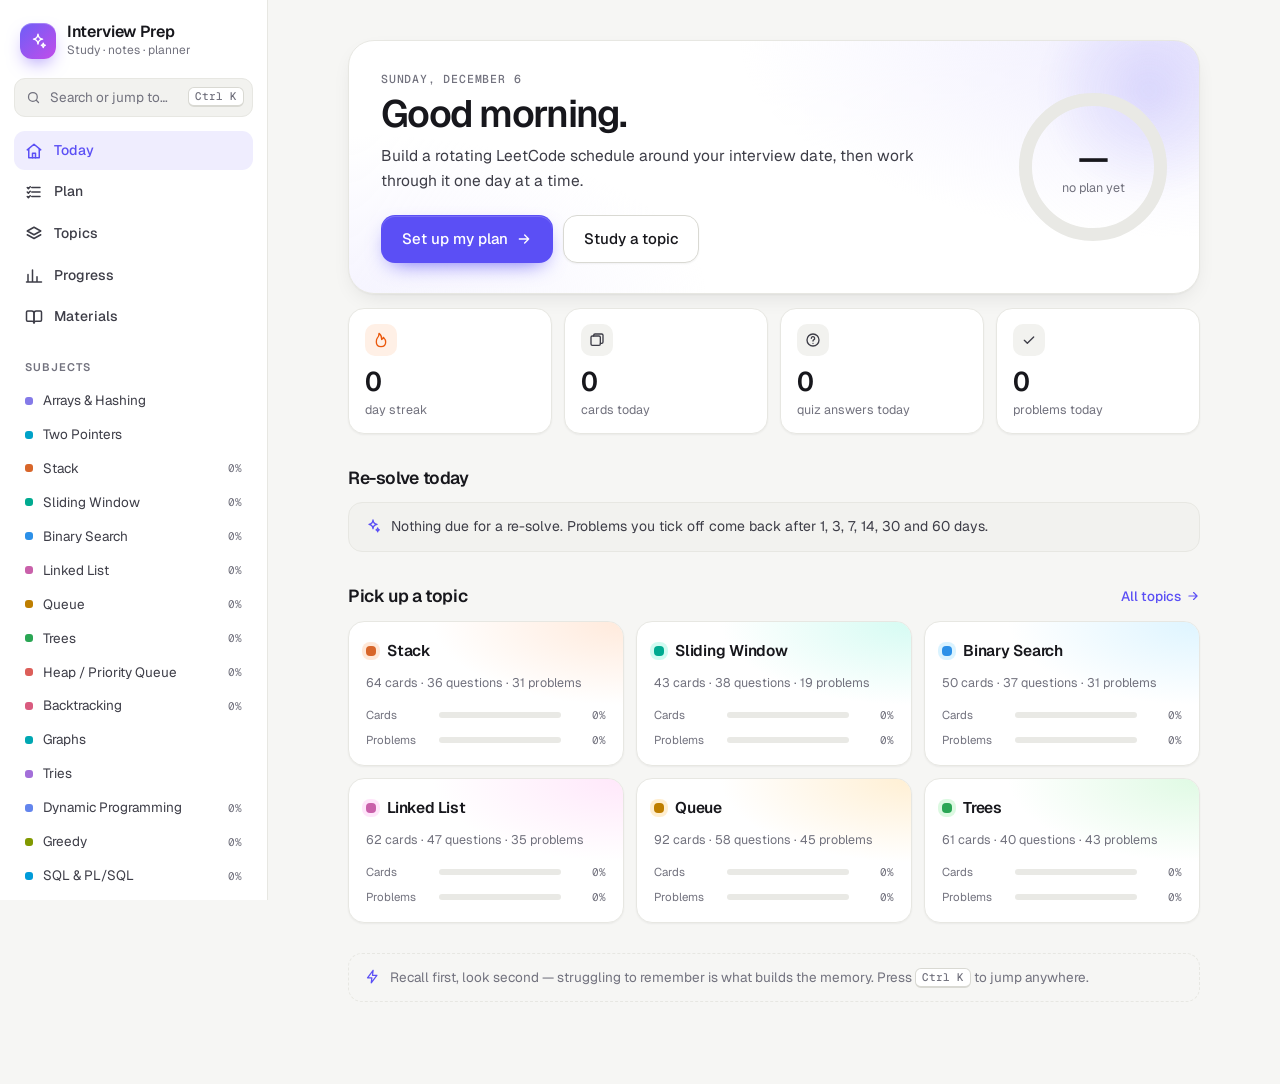
==== commit 55debbb6: "Make the study app the home page with a Materials tab The site root now opens the app directly (Toda" ====
--- a/study/index.html
+++ b/study/index.html
@@ -2,34 +2,10 @@
 <html lang="en">
 <head>
 <meta charset="utf-8">
-<meta name="viewport" content="width=device-width, initial-scale=1, viewport-fit=cover">
-<meta name="theme-color" content="#f6f6f4">
-<title>Study · Interview Prep</title>
-<link rel="icon" href="data:image/svg+xml,<svg xmlns='http://www.w3.org/2000/svg' viewBox='0 0 100 100'><defs><linearGradient id='g' x1='0' y1='0' x2='1' y2='1'><stop offset='0' stop-color='%236d5ef7'/><stop offset='1' stop-color='%23d946ef'/></linearGradient></defs><rect width='100' height='100' rx='26' fill='url(%23g)'/><path d='M50 20c2 21 9 29 30 32-21 3-28 11-30 32-2-21-9-29-30-32 21-3 28-11 30-32Z' fill='white'/></svg>">
-<link rel="preconnect" href="https://fonts.googleapis.com">
-<link rel="preconnect" href="https://fonts.gstatic.com" crossorigin>
-<link rel="stylesheet" href="https://fonts.googleapis.com/css2?family=Geist:wght@400;500;600;700&family=Geist+Mono:wght@400;500&display=swap">
-<script>try{var t=localStorage.getItem("study-theme");if(t==="light"||t==="dark")document.documentElement.dataset.theme=t}catch(e){}</script>
-<link rel="stylesheet" href="style.css?v=7">
-<!-- bump v on every deploy so browsers never mix old and new modules -->
-<script type="importmap">{"imports":{
-  "./js/app.js":"./js/app.js?v=7","./js/merge.js":"./js/merge.js?v=7","./js/plan.js":"./js/plan.js?v=7","./js/srs.js":"./js/srs.js?v=7",
-  "./js/store.js":"./js/store.js?v=7","./js/sync.js":"./js/sync.js?v=7","./js/util.js":"./js/util.js?v=7","./js/ui.js":"./js/ui.js?v=7",
-  "./js/views/cards.js":"./js/views/cards.js?v=7","./js/views/plan.js":"./js/views/plan.js?v=7","./js/views/progress.js":"./js/views/progress.js?v=7",
-  "./js/views/quiz.js":"./js/views/quiz.js?v=7","./js/views/today.js":"./js/views/today.js?v=7","./js/views/topics.js":"./js/views/topics.js?v=7"
-}}</script>
+<title>Interview Prep</title>
+<!-- the app now lives at the site root; keep old /study/ links working -->
+<script>location.replace("../" + location.hash);</script>
+<meta http-equiv="refresh" content="0; url=../">
 </head>
-<body>
-<div class="shell">
-  <aside class="side" id="side"></aside>
-  <div class="stage">
-    <header class="top" id="top"></header>
-    <main id="main"></main>
-  </div>
-</div>
-<nav class="dock" id="nav" aria-label="Main"></nav>
-<div id="toasts" aria-live="polite"></div>
-<script type="module" src="js/app.js?v=7"></script>
-<noscript><p style="padding:24px">This page needs JavaScript.</p></noscript>
-</body>
+<body><p><a href="../">Interview Prep has moved &rarr;</a></p></body>
 </html>
